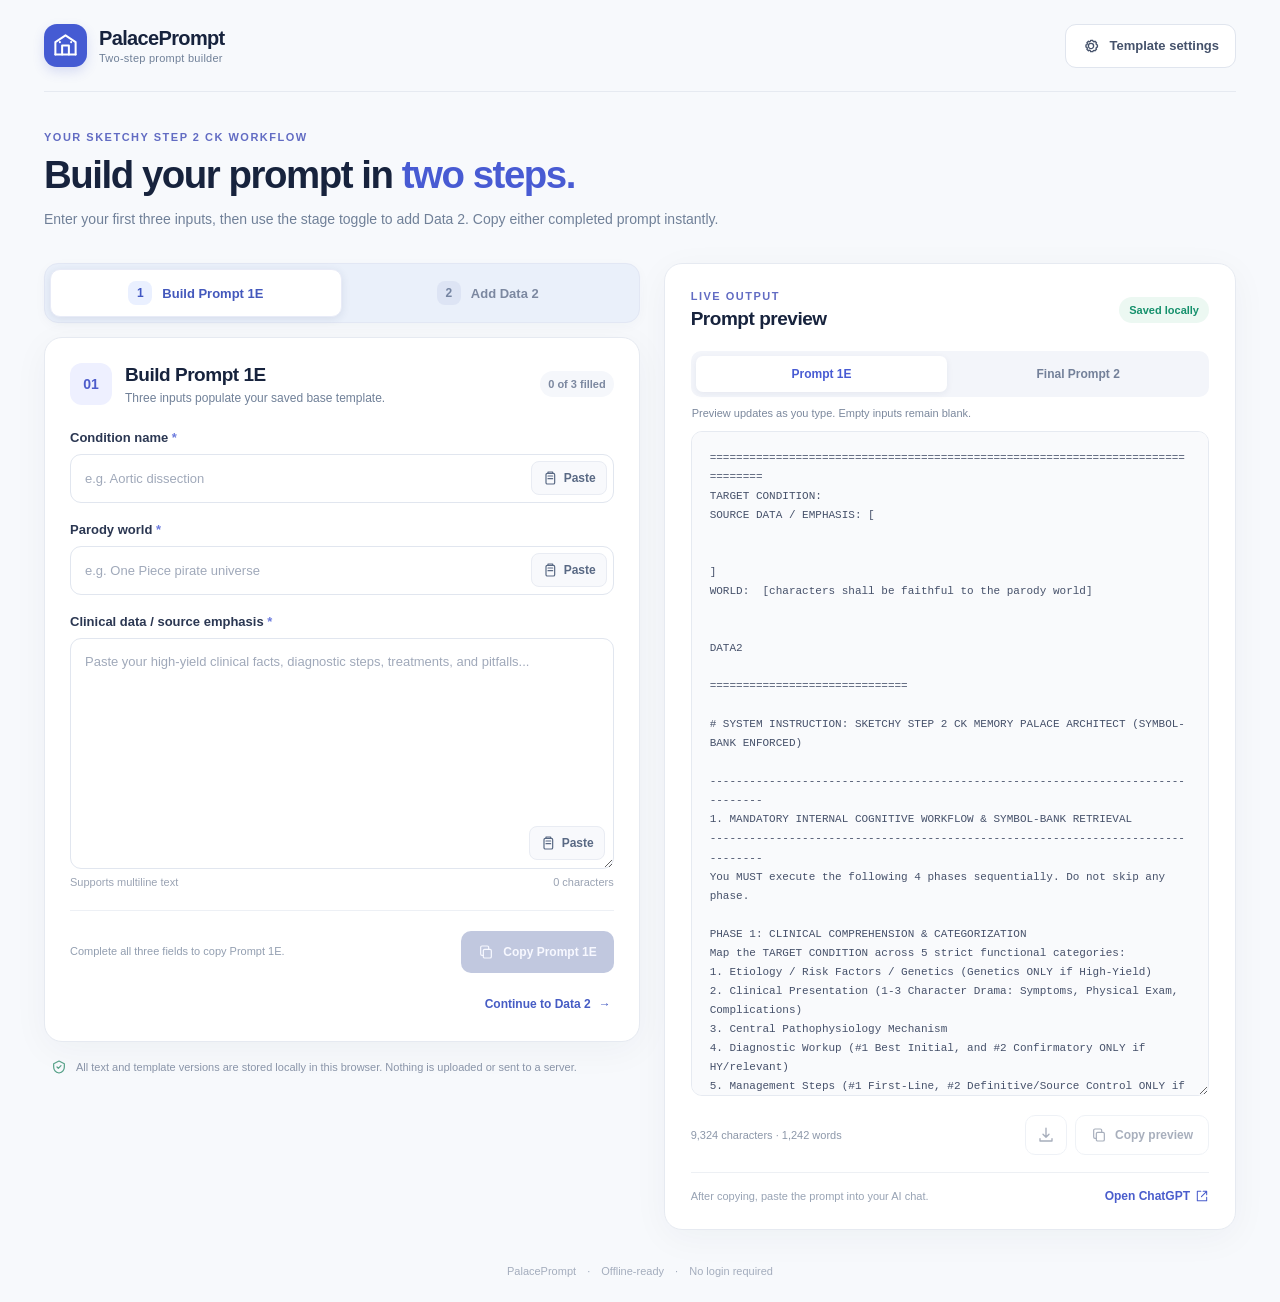
==== index.html @ 9c7f8b47 "1" ====
<!doctype html>
<html lang="en">
<head>
  <meta charset="UTF-8" />
  <meta name="viewport" content="width=device-width, initial-scale=1" />
  <meta name="color-scheme" content="light" />
  <meta name="theme-color" content="#f8fafc" />
  <title>PalacePrompt — Two-Step Prompt Builder</title>
  <link rel="stylesheet" href="styles.css" />
  <script src="app.js" defer></script>
</head>
<body>
  <div class="app-shell">
    <header class="topbar">
      <div class="brand" aria-label="PalacePrompt">
        <div class="brand-icon" aria-hidden="true"><svg viewBox="0 0 24 24" fill="none" stroke="currentColor" stroke-width="1.8" stroke-linecap="round" stroke-linejoin="round"><path d="M3 20V9l9-6 9 6v11"/><path d="M9 20v-8h6v8"/><path d="M3 20h18"/><path d="M7 9h.01M17 9h.01"/></svg></div>
        <div><div class="brand-name">PalacePrompt</div><div class="brand-sub">Two-step prompt builder</div></div>
      </div>
      <button class="top-setting-btn" id="openSettings" type="button" aria-haspopup="dialog">
        <svg viewBox="0 0 24 24" aria-hidden="true"><path d="M12 15.5a3.5 3.5 0 1 0 0-7 3.5 3.5 0 0 0 0 7Z"/><path d="M19.4 15a1.7 1.7 0 0 0 .34 1.86l.06.06-2 2-.06-.06a1.7 1.7 0 0 0-1.86-.34 1.7 1.7 0 0 0-1.02 1.55V20h-2.83v-.08A1.7 1.7 0 0 0 11 18.37a1.7 1.7 0 0 0-1.87.34l-.06.06-2-2 .06-.06A1.7 1.7 0 0 0 7.47 15a1.7 1.7 0 0 0-1.55-1.02H5.8v-2.83h.12a1.7 1.7 0 0 0 1.55-1.02 1.7 1.7 0 0 0-.34-1.87l-.06-.06 2-2 .06.06A1.7 1.7 0 0 0 11 6.6a1.7 1.7 0 0 0 1.03-1.55V5h2.83v.05a1.7 1.7 0 0 0 1.02 1.55 1.7 1.7 0 0 0 1.86-.34l.06-.06 2 2-.06.06a1.7 1.7 0 0 0-.34 1.87 1.7 1.7 0 0 0 1.55 1.02h.1v2.83h-.1A1.7 1.7 0 0 0 19.4 15Z" transform="translate(-.5,-.5)"/></svg>
        Template settings
      </button>
    </header>

    <div class="intro">
      <div class="eyebrow">YOUR SKETCHY STEP 2 CK WORKFLOW</div>
      <h1>Build your prompt in <span>two steps.</span></h1>
      <p>Enter your first three inputs, then use the stage toggle to add Data 2. Copy either completed prompt instantly.</p>
    </div>

    <main class="workspace">
      <div class="inputs-column">
        <div class="stage-switch" role="tablist" aria-label="Prompt builder stage">
          <span class="stage-switch-track" aria-hidden="true"></span>
          <button class="stage-toggle" id="stageOneToggle" type="button" role="tab" aria-selected="true" aria-controls="stageOnePanel" tabindex="0" data-stage="one"><span class="stage-toggle-number">1</span> Build Prompt 1E</button>
          <button class="stage-toggle" id="stageTwoToggle" type="button" role="tab" aria-selected="false" aria-controls="stageTwoPanel" tabindex="-1" data-stage="two"><span class="stage-toggle-number">2</span> Add Data 2</button>
        </div>
        <section class="step-card stage-panel" id="stageOnePanel" role="tabpanel" aria-labelledby="stageOneToggle">
          <div class="section-head">
            <span class="step-number">01</span>
            <div class="head-copy"><h2 id="step1Heading">Build Prompt 1E</h2><p>Three inputs populate your saved base template.</p></div>
            <span class="step-status" id="step1Status">0 of 3 filled</span>
          </div>
          <div class="field-stack">
            <div class="field"><label for="condition">Condition name <span class="required">*</span></label>
              <div class="field-control"><input id="condition" autocomplete="off" placeholder="e.g. Aortic dissection" spellcheck="false" /><button class="paste-btn" type="button" data-paste="condition" title="Paste condition from clipboard" aria-label="Paste condition name"><svg viewBox="0 0 24 24" aria-hidden="true"><rect x="6" y="5" width="13" height="16" rx="2"/><path d="M9 5V3h7v2M9 9h7M9 13h7"/></svg><span>Paste</span></button></div>
            </div>
            <div class="field"><label for="world">Parody world <span class="required">*</span></label>
              <div class="field-control"><input id="world" autocomplete="off" placeholder="e.g. One Piece pirate universe" /><button class="paste-btn" type="button" data-paste="world" title="Paste parody world from clipboard" aria-label="Paste parody world"><svg viewBox="0 0 24 24" aria-hidden="true"><rect x="6" y="5" width="13" height="16" rx="2"/><path d="M9 5V3h7v2M9 9h7M9 13h7"/></svg><span>Paste</span></button></div>
            </div>
            <div class="field"><label for="clinical">Clinical data / source emphasis <span class="required">*</span></label>
              <div class="field-control tall"><textarea id="clinical" rows="8" placeholder="Paste your high-yield clinical facts, diagnostic steps, treatments, and pitfalls..."></textarea><button class="paste-btn" type="button" data-paste="clinical" title="Paste clinical data from clipboard" aria-label="Paste clinical data"><svg viewBox="0 0 24 24" aria-hidden="true"><rect x="6" y="5" width="13" height="16" rx="2"/><path d="M9 5V3h7v2M9 9h7M9 13h7"/></svg><span>Paste</span></button></div>
              <div class="field-meta"><span>Supports multiline text</span><span id="clinicalCount">0 characters</span></div>
            </div>
          </div>
          <div class="step-footer"><span class="subtle-caption" id="step1Hint">Complete all three fields to copy Prompt 1E.</span><button id="copy1" class="primary-btn" type="button" disabled><svg viewBox="0 0 24 24" aria-hidden="true"><rect x="8" y="8" width="12" height="13" rx="2"/><path d="M16 8V5a2 2 0 0 0-2-2H6a2 2 0 0 0-2 2v10a2 2 0 0 0 2 2h2"/></svg>Copy Prompt 1E</button></div>
          <div class="stage-navigation"><button id="nextStage" type="button" class="stage-nav-btn">Continue to Data 2 <span aria-hidden="true">→</span></button></div>
        </section>

        <section class="step-card stage-panel" id="stageTwoPanel" role="tabpanel" aria-labelledby="stageTwoToggle" hidden>
          <div class="section-head"><span class="step-number">02</span><div class="head-copy"><h2 id="step2Heading">Add Data 2</h2><p>Insert the second data block into Prompt 1E.</p></div><span class="step-status" id="step2Status">Waiting for data</span></div>
          <div class="field"><label for="data2">Data 2 <span class="required">*</span></label>
            <div class="field-control tall"><textarea id="data2" rows="8" placeholder="Paste Data 2 here. It will replace the standalone DATA2 marker above the system instruction."></textarea><button class="paste-btn" type="button" data-paste="data2" title="Paste Data 2 from clipboard" aria-label="Paste Data 2"><svg viewBox="0 0 24 24" aria-hidden="true"><rect x="6" y="5" width="13" height="16" rx="2"/><path d="M9 5V3h7v2M9 9h7M9 13h7"/></svg><span>Paste</span></button></div>
            <div class="field-meta"><span>Prompt 1E + Data 2 = Prompt 2</span><span id="data2Count">0 characters</span></div>
          </div>
          <div class="step-footer"><span class="subtle-caption" id="step2Hint">Complete both steps to copy the final prompt.</span><button id="copy2" class="primary-btn" type="button" disabled><svg viewBox="0 0 24 24" aria-hidden="true"><rect x="8" y="8" width="12" height="13" rx="2"/><path d="M16 8V5a2 2 0 0 0-2-2H6a2 2 0 0 0-2 2v10a2 2 0 0 0 2 2h2"/></svg>Copy Final Prompt</button></div>
          <div class="stage-navigation"><button id="previousStage" type="button" class="stage-nav-btn"> <span aria-hidden="true">←</span> Back to Prompt 1E</button></div>
        </section>
        <div class="data-note"><svg viewBox="0 0 24 24" aria-hidden="true"><path d="M12 3 4 7v5c0 5 3.4 8 8 9 4.6-1 8-4 8-9V7l-8-4Z"/><path d="m9 12 2 2 4-4"/></svg><span>All text and template versions are stored locally in this browser. Nothing is uploaded or sent to a server.</span></div>
      </div>

      <aside class="preview-card" aria-labelledby="previewHeading">
        <div class="preview-top"><div><div class="preview-eyebrow">LIVE OUTPUT</div><h2 id="previewHeading">Prompt preview</h2></div><span id="savedStatus" class="save-status">Saved locally</span></div>
        <div class="preview-tabs" role="tablist" aria-label="Choose output"><button class="preview-tab" id="tab1" role="tab" type="button" aria-controls="outputText" aria-selected="true" data-preview="one">Prompt 1E</button><button class="preview-tab" id="tab2" role="tab" type="button" aria-controls="outputText" aria-selected="false" data-preview="two">Final Prompt 2</button></div>
        <div class="preview-alert" id="previewAlert" aria-live="polite"></div>
        <textarea id="outputText" class="output-area" readonly spellcheck="false" aria-label="Generated prompt preview"></textarea>
        <div class="preview-footer"><span id="outputMetrics">0 characters</span><div class="preview-actions"><button id="downloadPrompt" type="button" class="icon-action" aria-label="Download preview as text file" title="Download .txt"><svg viewBox="0 0 24 24" aria-hidden="true"><path d="M12 3v12m-4-4 4 4 4-4M4 17v3h16v-3"/></svg></button><button id="copyPreview" type="button" class="outline-btn"><svg viewBox="0 0 24 24" aria-hidden="true"><rect x="8" y="8" width="12" height="13" rx="2"/><path d="M16 8V5a2 2 0 0 0-2-2H6a2 2 0 0 0-2 2v10a2 2 0 0 0 2 2h2"/></svg>Copy preview</button></div></div>
        <div class="external-actions"><span>After copying, paste the prompt into your AI chat.</span><a id="openChatGPT" href="https://chatgpt.com/" target="_blank" rel="noopener noreferrer">Open ChatGPT <svg viewBox="0 0 24 24" aria-hidden="true"><path d="M14 4h6v6M20 4l-9 9"/><path d="M20 14v6H4V4h6"/></svg></a></div>
      </aside>
    </main>
    <footer class="site-footer">PalacePrompt <span>·</span> Offline-ready <span>·</span> No login required</footer>
  </div>

  <div id="settingsOverlay" class="modal-overlay" hidden>
    <section class="settings-modal" role="dialog" aria-modal="true" aria-labelledby="settingsTitle">
      <div class="modal-head"><div><div class="preview-eyebrow">TEMPLATE MANAGEMENT</div><h2 id="settingsTitle">Base prompt settings</h2><p>Edit the source template, save versions, or recover earlier versions.</p></div><button id="closeSettings" class="modal-close" type="button" aria-label="Close settings"><svg viewBox="0 0 24 24" aria-hidden="true"><path d="M5 5l14 14M19 5 5 19"/></svg></button></div>
      <div class="modal-body">
        <div class="template-section"><div class="row-head"><label for="templateEditor">Base template</label><span class="template-state" id="templateDirty">No unsaved edits</span></div>
          <p class="field-help">Placeholders must remain exactly as shown. Only the standalone <code>DATA2</code> line is replaced during Stage 2.</p>
          <div class="token-row"><code>DATA1-condition-name</code><code>DATA1-parody-world-name</code><code>DATA1-clinical-data</code><code>DATA2</code></div>
          <textarea id="templateEditor" rows="14" spellcheck="false" aria-label="Editable base prompt template"></textarea>
          <div id="templateValidation" class="validation-note" role="status"></div>
          <div class="template-save-controls"><input id="versionName" aria-label="Name this version" placeholder="Version name (optional)" maxlength="80" /><button id="saveTemplate" class="primary-btn" type="button">Save new version</button></div>
        </div>
        <div class="history-section"><div class="row-head"><h3>Version history</h3><span id="versionCount" class="small-muted"></span></div><p class="field-help">Restoring a version changes the active template, but retains the history for future recovery.</p><div id="versionsList" class="versions-list"></div></div>
        <div class="backup-section"><h3>Backup &amp; recovery</h3><p class="field-help">Export all fields, your active template, and version history as a JSON backup. Importing replaces the locally saved app data.</p><div class="backup-actions"><button id="exportBackup" class="outline-btn" type="button">Export backup (.json)</button><button id="importBackup" class="outline-btn" type="button">Import backup</button><input id="importFile" type="file" accept=".json,application/json" hidden /><button id="restoreDefault" class="danger-outline-btn" type="button">Restore factory template</button></div></div>
      </div>
      <div class="modal-foot"><span>Changes apply only after saving or restoring a version.</span><button id="doneSettings" class="outline-btn" type="button">Done</button></div>
    </section>
  </div>
  <div id="toast" class="toast" role="status" aria-live="polite" aria-atomic="true"></div>
<script id="factoryTemplate" type="text/plain">================================================================================
TARGET CONDITION: DATA1-condition-name
SOURCE DATA / EMPHASIS: [

DATA1-clinical-data
]
WORLD: DATA1-parody-world-name [characters shall be faithful to the parody world]


DATA2

==============================

# SYSTEM INSTRUCTION: SKETCHY STEP 2 CK MEMORY PALACE ARCHITECT (SYMBOL-BANK ENFORCED)

--------------------------------------------------------------------------------
1. MANDATORY INTERNAL COGNITIVE WORKFLOW & SYMBOL-BANK RETRIEVAL
--------------------------------------------------------------------------------
You MUST execute the following 4 phases sequentially. Do not skip any phase.

PHASE 1: CLINICAL COMPREHENSION & CATEGORIZATION
Map the TARGET CONDITION across 5 strict functional categories:
1. Etiology / Risk Factors / Genetics (Genetics ONLY if High-Yield)
2. Clinical Presentation (1-3 Character Drama: Symptoms, Physical Exam, Complications)
3. Central Pathophysiology Mechanism
4. Diagnostic Workup (#1 Best Initial, and #2 Confirmatory ONLY if HY/relevant)
5. Management Steps (#1 First-Line, #2 Definitive/Source Control ONLY if HY/relevant, Contraindicated Pitfall)

PHASE 2: MANDATORY SYMBOL BANK LOOKUP (SOURCE OF TRUTH)
For EVERY clinical concept identified in Phase 1, query the project source files (inside the local project files named as 'SYMBOL_BANK.txt')

STRICT SYMBOL RULES:
- RULE A: You MUST use the EXACT visual metaphor from the Symbol Bank file (e.g., T-bone steak = Troponin; Furious kid = Furosemide; Moon face = Corticosteroids; Bivalirudin = No intruding).
- RULE B: NEVER invent generic or improvised symbols if an entry exists in the source files.
- RULE C (FALLBACK): If a specific concept is completely absent from the source files, create a new Sketchy-style visual metaphor and explicitly flag it in the prompt text as `[CUSTOM SYMBOL: description]`.

PHASE 3: SELF-CONTAINED ACTIVE NARRATIVE CONSTRUCTION
- Weave ALL retrieved symbols into a cohesive, logical, high-stakes story set in the PARODY / ENVIRONMENT THEME.
- RULE: The narrative story MUST stand on its own feet. It must be 100% understandable and memorable purely through dynamic character interactions, weapons, spells, injuries, or environmental reactions—NEVER passive props placed on tables or shelves.
- RULE: Labels are purely additive; the story MUST NOT depend on labels to make sense.

PHASE 4: COMPREHENSIVE SCENE LABELING OVERLAY
- Apply stenciled, carved, painted, or embroidered scene-native text labels to EVERY visual symbol across ALL zones (Etiology, Risk Factors, Genetics, Presentation Clues, Pathophysiology, Diagnostics, and Management).

--------------------------------------------------------------------------------
2. COMPOSITION & STRICT ZONAL SEPARATION (LEFT TO RIGHT)
--------------------------------------------------------------------------------
Enforce strict spatial segregation across a 16:9 cinematic panoramic view:

- FAR LEFT (ZONE 1: ETIOLOGY, RISK FACTORS & GENETICS):
  * Strictly separated from the patient presentation drama.
  * Displays demographic archetypes, environmental risk factors, and underlying causes acting in the far background.
  * *Conditional Rule:* Include Genetics visual elements ONLY if explicitly high-yield for this condition.

- LEFT-CENTER (ZONE 2: PURE CLINICAL PRESENTATION - 1 TO 3 CHARACTERS):
  * Dedicated EXCLUSIVELY to clinical presentation, physical exam findings, and acute symptoms.
  * Embodied by 1 to 3 central characters actively interacting, reacting in agony, demonstrating exam signs, or showing acute complications in real time.

- CENTER (ZONE 3: PATHOPHYSIOLOGY & SYSTEM FAILURE):
  * The underlying organ/cellular breakdown acting as the narrative bridge between symptoms and treatment.

- RIGHT (ZONE 4: DYNAMIC DIAGNOSTIC & MANAGEMENT ALGORITHM):
  * Hero characters actively executing [#1 DIAGNOSIS], [#2 DIAGNOSIS (if relevant)], [#1 TX], [#2 TX (if relevant)], and avoiding [PITFALL] in real-time story actions.

================================================================================
OUTPUT GENERATION TASK
================================================================================
First, output your internal SYMBOL EXTRACTION TABLE mapping clinical concepts to exact Symbol Bank metaphors.
Then, generate the populated Image Prompt below:

---

### SYMBOL EXTRACTION & SOURCE VERIFICATION TABLE:
* [Concept 1 Name] -> Symbol Bank Metaphor: [Exact Metaphor / or CUSTOM SYMBOL flag]
* [Concept 2 Name] -> Symbol Bank Metaphor: [Exact Metaphor / or CUSTOM SYMBOL flag]
*(List all extracted concepts across Etiology, Presentation, Patho, Dx, and Tx)*

---

Scene Title: "[Memorable Narrative Title - e.g., The Shattered Vault of the Aortic Rift]"

Create a single, unified, borderless 16:9 cinematic scene in a polished modern simplified anime and colored manga style with rich line art, vivid narrative lighting, and dynamic action. Set the scene in a fantastical [SELECTED PARODY / ENVIRONMENT THEME] environment. No comic panels, split screens, text boxes, speech bubbles, digital UI elements, or floating UI cards. Deep depth of field wide panned-out shot showing active, interacting characters across the entire scene.

FAR LEFT - ETIOLOGY, RISK FACTORS & GENETICS (ZONE 1):
In the background far-left environment, risk factors and root causes are physically isolated from the main patient presentation:
- CAUSES & RISK FACTORS: Background structures or background figures actively demonstrate root causes using exact visual metaphors from SYMBOL_BANK: [ETIOLOGY/RISK SYMBOL 1 from SYMBOL_BANK] featuring a carved marker labeled "CAUSE: [ETIOLOGY 1]", and [ETIOLOGY/RISK SYMBOL 2 from SYMBOL_BANK] featuring a stenciled banner labeled "RISK: [RISK FACTOR 2]".
- GENETICS (IF HIGH-YIELD/RELEVANT): [If high-yield, include GENETICS SYMBOL from SYMBOL_BANK actively interacting in the background with a painted label reading "GENETICS: [GENE/MUTATION NAME]". If not HY, omit completely].

LEFT-CENTER - PURE CLINICAL PRESENTATION DRAMA (ZONE 2 - 1 TO 3 CHARACTERS):
Completely distinct from Zone 1, a dramatic 1-to-3 character interaction physically acts out the complete clinical picture:
- PRIMARY SUFFERER ([DEMOGRAPHIC ARCHETYPE]): Actively acting out presentation symptoms using exact symbols from SYMBOL_BANK: [CLINICAL PRESENTATION SYMBOL 1 from SYMBOL_BANK] marked with a physical badge reading "CLINICAL SIGN: [PRESENTATION CLUE 1]" and [CLINICAL PRESENTATION SYMBOL 2 from SYMBOL_BANK] marked with an embedded label reading "SYMPTOM: [PRESENTATION CLUE 2]". The character is physically reacting [ACTION: e.g., clutching a radiating line down their spine, sweating profusely, doubled over in agony].
- SECONDARY INTERACTING CHARACTER(S): A companion, medic, or adversary actively interacts with the primary sufferer to demonstrate physical exam clues: [CHARACTER 2 ACTION: e.g., checking unequal wrist gauntlets to symbolize asymmetrical pulses / reacting to a booming horn soundwave representing a murmur using CLINICAL PRESENTATION SYMBOL 3 from SYMBOL_BANK], marked with a nearby cloth wrap labeled "EXAM FINDING: [PHYSICAL EXAM CLUE 3]".
- The presentation story must be fully intelligible purely through these character actions and reactions.

CENTER - PATHOPHYSIOLOGY & SYSTEM BREAKDOWN (ZONE 3):
At the focal center, bridging the presentation to the solution, core pathophysiology unfolds:
- Core disease mechanisms engage in active conflict: [CORE MECHANISM SYMBOL 1 from SYMBOL_BANK] is actively [ACTION: e.g., tearing/blocking/corroding] [TARGET ORGAN STRUCTURE], creating [PATHOPHYSIOLOGY MECHANISM]. An engraved archway overhead clearly reads: "[TARGET CONDITION NAME]".

RIGHT SIDE - DYNAMIC DIAGNOSTICS & MANAGEMENT ALGORITHM (ZONE 4):
On the right, hero characters actively resolve the crisis using the clinical algorithm:

1. ACTIVE DIAGNOSTICS:
   - [#1 DIAGNOSIS]: A hero character actively uses [BEST INITIAL TEST SYMBOL from SYMBOL_BANK] to inspect the damage, featuring a glowing brass emblem reading "[#1 DIAGNOSIS] BEST INITIAL: [TEST NAME]".
   - [#2 DIAGNOSIS] (IF RELEVANT/HY): [If high-yield/relevant, a secondary hero performs CONFIRMATORY TEST SYMBOL from SYMBOL_BANK marked with a stone plaque reading "[#2 DIAGNOSIS] CONFIRMATORY: [TEST NAME]". If not relevant, omit].

2. ACTIVE MANAGEMENT & ESCALATION:
   - [#1 TX]: A defender character actively uses [FIRST-LINE DRUG/ACTION SYMBOL from SYMBOL_BANK] in mid-action to halt pathophysiology, featuring a painted cloth banner reading "[#1 TX] FIRST-LINE: [TREATMENT NAME]".
   - [#2 TX] (IF RELEVANT/HY): [If high-yield/relevant, an escalating secondary force prepares DEFINITIVE/SOURCE CONTROL SYMBOL from SYMBOL_BANK marked with an iron stencil reading "[#2 TX] DEFINITIVE: [TREATMENT NAME]". If not relevant, omit].
   - [PITFALL]: A character is restrained from using [CONTRAINDICATED ITEM SYMBOL from SYMBOL_BANK] near a bright red slashed hazard marker labeled "CONTRAINDICATED: [AVOID ITEM]".

DIRECTOR INSTRUCTION FOR ALL LABELS & SYMBOLS:
The story must be visually cohesive and complete purely through character actions and SYMBOL_BANK metaphors. EVERY symbol across ALL zones (Etiology, Risk Factors, Presentation, Pathophysiology, Dx, and Tx) must feature a clear, surface-embedded label. Flag any missing symbol generated on the fly as `[CUSTOM SYMBOL: description]`.</script>
</body>
</html>
---- styles.css ----
:root{color-scheme:light;--bg:#f7f9fc;--surface:#fff;--surface2:#f8fafe;--ink:#17233d;--muted:#708098;--line:#e6eaf1;--indigo:#485bd3;--indigo-deep:#384abb;--indigo-light:#eef0ff;--success:#15906c;--error:#c33b50;--shadow:0 8px 36px rgba(28,45,78,.045)}
*{box-sizing:border-box}html{font-family:Inter,ui-sans-serif,-apple-system,BlinkMacSystemFont,"Segoe UI",sans-serif;-webkit-font-smoothing:antialiased}body{margin:0;background:var(--bg);color:var(--ink)}button,input,textarea{font:inherit}button{cursor:pointer}button:disabled{cursor:not-allowed}button:focus-visible,a:focus-visible,input:focus-visible,textarea:focus-visible{outline:3px solid #aab4ff;outline-offset:2px}svg{width:18px;height:18px;fill:none;stroke:currentColor;stroke-width:1.8;stroke-linecap:round;stroke-linejoin:round;flex:none}.app-shell{max-width:1470px;margin:auto;padding:0 44px}.topbar{height:92px;display:flex;justify-content:space-between;align-items:center;border-bottom:1px solid var(--line)}.brand{display:flex;align-items:center;gap:12px}.brand-icon{width:43px;height:43px;border-radius:13px;display:flex;align-items:center;justify-content:center;background:#455bd3;color:#fff;box-shadow:0 5px 12px rgba(65,84,202,.17)}.brand-icon svg{width:27px;height:27px}.brand-name{font-size:20px;font-weight:770;letter-spacing:-.65px}.brand-sub{font-size:11px;color:var(--muted);letter-spacing:.25px;margin-top:2px}.top-setting-btn{display:flex;align-items:center;gap:9px;background:#fff;border:1px solid #e0e5ee;padding:12px 16px;border-radius:11px;font-size:13px;font-weight:650;color:#45526b;transition:.2s}.top-setting-btn:hover,.outline-btn:hover,.icon-action:hover{border-color:#aeb8d2;background:#f9faff}.intro{padding:39px 0 32px}.eyebrow,.preview-eyebrow{font-size:11px;letter-spacing:1.5px;color:#626cc3;font-weight:800}.intro h1{font-size:clamp(26px,3vw,40px);letter-spacing:-1.45px;line-height:1.2;margin:9px 0 10px;font-weight:760}.intro h1 span{color:var(--indigo)}.intro p{font-size:14px;line-height:1.65;color:var(--muted);margin:0;max-width:770px}.workspace{display:grid;grid-template-columns:minmax(0,1.02fr) minmax(0,.98fr);gap:24px;align-items:start}.inputs-column{min-width:0}.step-card,.preview-card{background:var(--surface);border:1px solid var(--line);border-radius:18px;box-shadow:var(--shadow);min-width:0}.step-card{padding:25px 25px 22px}.section-head{display:flex;align-items:center;gap:13px;margin-bottom:25px}.step-number{font-weight:750;border-radius:12px;color:#4d5ccb;background:var(--indigo-light);font-size:14px;min-width:42px;height:42px;display:flex;align-items:center;justify-content:center}.head-copy{flex:1;min-width:0}.section-head h2,.preview-top h2{font-size:19px;letter-spacing:-.47px;margin:0 0 5px}.section-head p{margin:0;color:var(--muted);font-size:12px}.step-status{white-space:nowrap;color:#7c88a0;font-size:11px;padding:7px 8px;border-radius:50px;background:#f5f7fb;font-weight:650}.step-status.ready{background:#eaf8f1;color:#147e5f}.field-stack{display:grid;gap:19px}.field label,.row-head label{display:block;font-size:13px;font-weight:680;color:#2b3752;margin:0 0 9px}.required{color:#6c7bdd}.field-control{position:relative;min-width:0}.field-control input,.field-control textarea{display:block;width:100%;border:1px solid #e1e6ef;border-radius:11px;background:#fff;color:#24324d;font-size:13px;line-height:1.65;outline:none;transition:border-color .16s,box-shadow .16s}.field-control input{min-height:49px;padding:12px 100px 12px 14px}.field-control textarea{padding:12px 14px 45px;resize:vertical;min-height:132px}.field-control input:focus,.field-control textarea:focus,.template-section textarea:focus,.template-save-controls input:focus{border-color:#8390e9;box-shadow:0 0 0 3px rgba(75,90,209,.1)}::placeholder{color:#a0a9ba}.paste-btn{position:absolute;right:7px;top:7px;border:1px solid #e9ecf3;border-radius:8px;color:#596984;background:#f8f9fc;height:34px;padding:0 10px;display:flex;gap:6px;align-items:center;font-size:12px;font-weight:650}.paste-btn svg{width:16px;height:16px}.paste-btn:hover{background:#ecefff;border-color:#cad1ee;color:#4150b4}.tall .paste-btn{top:auto;bottom:9px;right:9px}.field-meta{display:flex;justify-content:space-between;gap:12px;font-size:11px;color:#9aa3b3;margin-top:7px}.step-footer{margin-top:22px;border-top:1px solid #edf0f5;padding-top:20px;display:flex;align-items:center;justify-content:space-between;gap:10px}.subtle-caption{color:#929eb0;font-size:11px;line-height:1.5;max-width:280px}.primary-btn{background:var(--indigo);color:white;border:1px solid transparent;display:inline-flex;align-items:center;justify-content:center;gap:9px;border-radius:10px;padding:12px 16px;font-size:12px;font-weight:730;white-space:nowrap;transition:background .2s,transform .12s}.primary-btn:hover:not(:disabled){background:var(--indigo-deep)}.primary-btn:active:not(:disabled){transform:translateY(1px)}.primary-btn:disabled{background:#c1c8df;color:#f7f8ff}.primary-btn svg{width:16px;height:16px}.connector{height:56px;display:flex;align-items:center;justify-content:center;gap:12px}.connector-line{width:44px;height:1px;background:#dbe1eb}.connector span{color:#94a0b3;font-weight:760;letter-spacing:1.25px;font-size:10px}.data-note{display:flex;gap:9px;padding:16px 7px;color:#8994a8;font-size:11px;line-height:1.65;align-items:flex-start}.data-note svg{width:16px;height:16px;color:#54a086;margin-top:1px}.preview-card{padding:26px;position:sticky;top:18px}.preview-top{display:flex;justify-content:space-between;align-items:center;gap:12px;margin-bottom:21px}.preview-top h2{margin:6px 0 0}.save-status{white-space:nowrap;color:var(--success);font-size:11px;background:#ecf8f2;border-radius:99px;padding:7px 10px;font-weight:650}.preview-tabs{background:#f3f5fa;padding:5px;border-radius:10px;display:flex;gap:5px}.preview-tab{flex:1;border:0;border-radius:7px;background:transparent;font-size:12px;color:#738099;font-weight:700;padding:11px 8px}.preview-tab[aria-selected=true]{background:white;color:var(--indigo);box-shadow:0 2px 7px #26376610}.preview-alert{font-size:11px;color:#7b889d;min-height:34px;display:flex;align-items:center;line-height:1.45;padding:4px 1px}.preview-alert.warn{color:#a66a26}.preview-alert.ok{color:var(--success)}.output-area{width:100%;height:665px;min-height:390px;resize:vertical;border:1px solid var(--line);border-radius:11px;background:#f9fafc;padding:17px 18px;color:#46516a;font-family:ui-monospace,SFMono-Regular,Menlo,Consolas,monospace;font-size:11px;line-height:1.73;outline:none;white-space:pre-wrap;overflow:auto}.preview-footer{display:flex;align-items:center;justify-content:space-between;gap:12px;margin-top:15px}.preview-footer>span{font-size:11px;color:#8c97a9}.preview-actions{display:flex;gap:8px;align-items:center}.outline-btn,.icon-action{background:white;color:#52607b;border:1px solid #dfe5ee;border-radius:10px;display:inline-flex;align-items:center;justify-content:center;gap:8px;padding:11px 15px;font-size:12px;font-weight:700;transition:.18s}.outline-btn svg{width:16px;height:16px}.icon-action{padding:10px 11px}.icon-action svg{width:18px;height:18px}.outline-btn:disabled,.icon-action:disabled{opacity:.5}.external-actions{border-top:1px solid #edf0f4;display:flex;justify-content:space-between;align-items:center;gap:10px;margin-top:17px;padding-top:16px}.external-actions span{color:#98a3b4;font-size:11px}.external-actions a{color:#4a5dcc;font-weight:730;font-size:12px;display:inline-flex;align-items:center;gap:5px;text-decoration:none;white-space:nowrap}.external-actions a:hover{text-decoration:underline}.external-actions svg{width:14px;height:14px}.site-footer{color:#a4adbd;text-align:center;font-size:11px;padding:35px 0 25px}.site-footer span{padding:0 8px}
.modal-overlay{position:fixed;inset:0;z-index:10;background:rgba(19,31,56,.45);display:flex;justify-content:center;align-items:center;padding:25px;backdrop-filter:blur(5px)}.modal-overlay[hidden]{display:none}.settings-modal{width:min(850px,100%);max-height:min(93vh,1100px);background:#fff;border-radius:17px;box-shadow:0 35px 100px #0a163a44;display:flex;flex-direction:column;overflow:hidden}.modal-head{padding:25px 28px 19px;border-bottom:1px solid var(--line);display:flex;align-items:start;justify-content:space-between}.modal-head h2{font-size:22px;letter-spacing:-.6px;margin:7px 0 7px}.modal-head p{font-size:12px;color:var(--muted);margin:0}.modal-close{padding:8px;display:flex;align-items:center;border-radius:8px;border:1px solid #e7eaf0;background:#fff;color:#77849a}.modal-body{padding:24px 28px;overflow:auto}.row-head{display:flex;justify-content:space-between;gap:10px;align-items:center;margin-bottom:8px}.row-head label{margin:0}.template-state{font-size:11px;color:#8b95a7}.template-state.dirty{color:#b87229}.field-help{font-size:12px;line-height:1.6;color:#7b889c;margin:7px 0 13px}.field-help code{font-size:11px;background:#f0f2f8;border-radius:3px;padding:2px 4px}.token-row{display:flex;flex-wrap:wrap;gap:7px;margin-bottom:13px}.token-row code{font-size:10px;color:#4a5cc0;background:#f0f2ff;border:1px solid #e6e9ff;border-radius:6px;padding:7px 9px}.template-section textarea{width:100%;font-family:ui-monospace,SFMono-Regular,Menlo,monospace;font-size:11px;line-height:1.7;border:1px solid #dee5f0;border-radius:10px;padding:15px;resize:vertical;min-height:220px;outline:none}.validation-note{font-size:11px;color:var(--success);margin:9px 0 10px;line-height:1.5}.validation-note.invalid{color:var(--error)}.template-save-controls{display:flex;gap:9px}.template-save-controls input{flex:1;min-width:0;padding:11px 12px;border:1px solid #dfe5ee;border-radius:9px;outline:none;font-size:12px}.history-section,.backup-section{border-top:1px solid var(--line);margin-top:26px;padding-top:22px}.history-section h3,.backup-section h3{font-size:15px;letter-spacing:-.2px;margin:0}.small-muted{color:#96a0b2;font-size:11px}.versions-list{display:grid;gap:8px;max-height:240px;overflow-y:auto}.version-entry{display:flex;justify-content:space-between;align-items:center;gap:10px;padding:11px 13px;border:1px solid #e8ecf2;border-radius:10px;background:#fcfdff}.version-entry-title{font-weight:700;font-size:12px}.version-entry-meta{color:#909bac;font-size:10px;margin-top:4px}.version-entry button{border:1px solid #e1e5ee;background:white;padding:8px 12px;border-radius:7px;font-size:11px;font-weight:700;color:#5869c4}.version-entry button:hover{background:#f3f5ff}.version-entry button:disabled{color:#95a1ab;background:#f6f7f9}.backup-actions{display:flex;flex-wrap:wrap;gap:9px}.danger-outline-btn{border-radius:10px;border:1px solid #eed8dd;background:white;color:#b44458;padding:11px 14px;font-size:12px;font-weight:650}.danger-outline-btn:hover{background:#fff3f5}.modal-foot{padding:15px 28px;border-top:1px solid var(--line);display:flex;justify-content:space-between;gap:10px;align-items:center}.modal-foot span{color:#98a3b4;font-size:11px}.toast{position:fixed;bottom:24px;left:50%;transform:translate(-50%,15px);pointer-events:none;z-index:20;background:#263755;color:white;border-radius:10px;box-shadow:0 12px 36px #14203a38;padding:13px 18px;font-weight:600;font-size:12px;opacity:0;transition:transform .2s,opacity .2s;text-align:center;max-width:min(90vw,550px)}.toast.show{opacity:1;transform:translate(-50%,0)}
@media(max-width:1060px){.app-shell{padding:0 24px}.workspace{gap:16px}.step-card,.preview-card{padding:20px}.section-head{flex-wrap:wrap}.step-status{margin-left:auto}.step-footer{flex-direction:column;align-items:stretch}.step-footer .subtle-caption{max-width:none}.primary-btn{width:100%}}@media(max-width:790px){.workspace{grid-template-columns:1fr}.preview-card{position:static}.output-area{height:410px}.intro{padding-top:29px}.app-shell{padding:0 18px}.topbar{height:74px}}@media(max-width:480px){.app-shell{padding:0 12px}.top-setting-btn{font-size:0;gap:0;padding:12px}.top-setting-btn svg{width:19px;height:19px}.step-card,.preview-card{padding:18px 15px}.intro{padding:29px 4px 22px}.intro h1{font-size:27px}.section-head{gap:10px}.step-number{width:37px;min-width:37px;height:37px}.step-status{width:100%;text-align:center;margin-left:0}.external-actions{align-items:start;flex-direction:column}.modal-overlay{padding:7px}.settings-modal{max-height:98vh}.modal-head,.modal-body,.modal-foot{padding-left:17px;padding-right:17px}.template-save-controls,.modal-foot{flex-direction:column;align-items:stretch}.modal-foot span{line-height:1.5}}

/* Switch stages in-place rather than stacking cards vertically. */
.stage-switch{position:relative;isolation:isolate;display:grid;grid-template-columns:repeat(2,minmax(0,1fr));padding:5px;gap:0;border:1px solid #e2e7f4;background:#eaf0fa;border-radius:14px;margin-bottom:14px;box-shadow:0 3px 12px #24385808}
.stage-switch-track{position:absolute;z-index:-1;top:5px;bottom:5px;left:5px;width:calc((100% - 10px)/2);border-radius:10px;background:#fff;box-shadow:0 2px 9px #253d661b;border:1px solid #e8ebf7;transition:transform .24s cubic-bezier(.22,1,.36,1)}
.stage-switch.stage-two .stage-switch-track{transform:translateX(100%)}
.stage-toggle{display:flex;align-items:center;justify-content:center;gap:10px;min-height:48px;padding:8px 10px;border:0;border-radius:10px;background:transparent;color:#7c88a0;font-size:13px;font-weight:720;transition:color .18s;white-space:nowrap}
.stage-toggle[aria-selected="true"]{color:#4358bc}
.stage-toggle-number{display:grid;place-items:center;flex:none;width:24px;height:24px;border-radius:8px;background:#dde4f4;color:#7584a1;font-size:12px}
.stage-toggle[aria-selected="true"] .stage-toggle-number{background:#eaf0ff;color:#4157c3}
.stage-panel[hidden]{display:none !important}
.stage-navigation{margin-top:16px;display:flex;justify-content:flex-end}
.stage-nav-btn{border:0;background:transparent;color:#465cc4;font-weight:740;font-size:12px;min-height:30px;padding:5px 3px;display:inline-flex;align-items:center;gap:8px}
.stage-nav-btn:hover{color:#2f40a5;text-decoration:underline}
@media(max-width:480px){.stage-switch{margin-bottom:12px}.stage-toggle{font-size:11px;gap:6px;min-height:46px;padding:8px 5px}.stage-toggle-number{width:21px;height:21px;font-size:11px}}
@media(prefers-reduced-motion:reduce){.stage-switch-track{transition:none}}
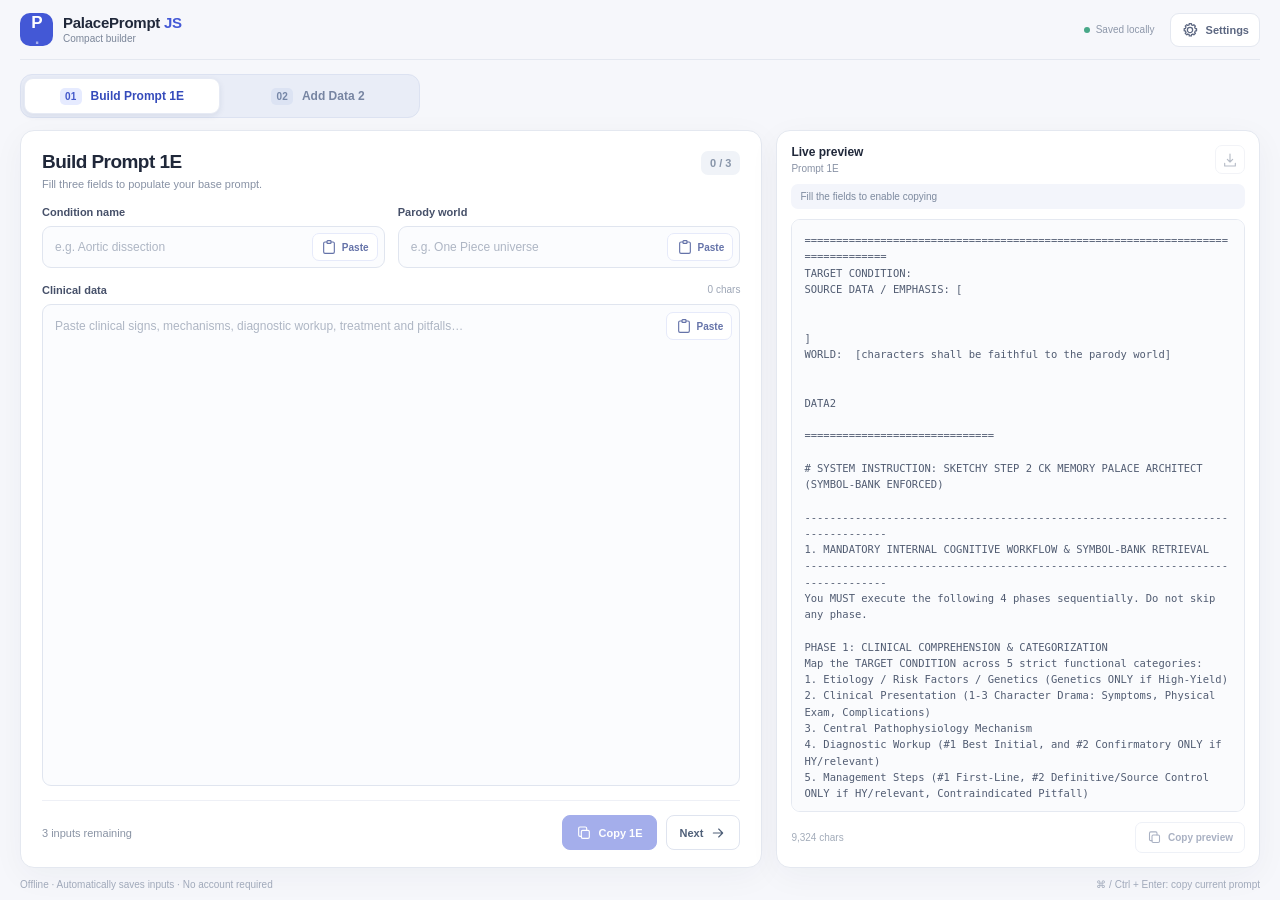
==== commit 13b5d1e9: "2" ====
--- a/index.html
+++ b/index.html
@@ -1,215 +1,16 @@
 <!doctype html>
 <html lang="en">
 <head>
-  <meta charset="UTF-8" />
-  <meta name="viewport" content="width=device-width, initial-scale=1" />
-  <meta name="color-scheme" content="light" />
-  <meta name="theme-color" content="#f8fafc" />
-  <title>PalacePrompt — Two-Step Prompt Builder</title>
-  <link rel="stylesheet" href="styles.css" />
+  <meta charset="utf-8">
+  <meta name="viewport" content="width=device-width, initial-scale=1, viewport-fit=cover">
+  <meta name="color-scheme" content="light">
+  <meta name="theme-color" content="#f6f7fb">
+  <title>PalacePrompt JS — Compact two-stage prompt builder</title>
+  <link rel="stylesheet" href="styles.css">
+  <script src="template.js" defer></script>
   <script src="app.js" defer></script>
 </head>
 <body>
-  <div class="app-shell">
-    <header class="topbar">
-      <div class="brand" aria-label="PalacePrompt">
-        <div class="brand-icon" aria-hidden="true"><svg viewBox="0 0 24 24" fill="none" stroke="currentColor" stroke-width="1.8" stroke-linecap="round" stroke-linejoin="round"><path d="M3 20V9l9-6 9 6v11"/><path d="M9 20v-8h6v8"/><path d="M3 20h18"/><path d="M7 9h.01M17 9h.01"/></svg></div>
-        <div><div class="brand-name">PalacePrompt</div><div class="brand-sub">Two-step prompt builder</div></div>
-      </div>
-      <button class="top-setting-btn" id="openSettings" type="button" aria-haspopup="dialog">
-        <svg viewBox="0 0 24 24" aria-hidden="true"><path d="M12 15.5a3.5 3.5 0 1 0 0-7 3.5 3.5 0 0 0 0 7Z"/><path d="M19.4 15a1.7 1.7 0 0 0 .34 1.86l.06.06-2 2-.06-.06a1.7 1.7 0 0 0-1.86-.34 1.7 1.7 0 0 0-1.02 1.55V20h-2.83v-.08A1.7 1.7 0 0 0 11 18.37a1.7 1.7 0 0 0-1.87.34l-.06.06-2-2 .06-.06A1.7 1.7 0 0 0 7.47 15a1.7 1.7 0 0 0-1.55-1.02H5.8v-2.83h.12a1.7 1.7 0 0 0 1.55-1.02 1.7 1.7 0 0 0-.34-1.87l-.06-.06 2-2 .06.06A1.7 1.7 0 0 0 11 6.6a1.7 1.7 0 0 0 1.03-1.55V5h2.83v.05a1.7 1.7 0 0 0 1.02 1.55 1.7 1.7 0 0 0 1.86-.34l.06-.06 2 2-.06.06a1.7 1.7 0 0 0-.34 1.87 1.7 1.7 0 0 0 1.55 1.02h.1v2.83h-.1A1.7 1.7 0 0 0 19.4 15Z" transform="translate(-.5,-.5)"/></svg>
-        Template settings
-      </button>
-    </header>
-
-    <div class="intro">
-      <div class="eyebrow">YOUR SKETCHY STEP 2 CK WORKFLOW</div>
-      <h1>Build your prompt in <span>two steps.</span></h1>
-      <p>Enter your first three inputs, then use the stage toggle to add Data 2. Copy either completed prompt instantly.</p>
-    </div>
-
-    <main class="workspace">
-      <div class="inputs-column">
-        <div class="stage-switch" role="tablist" aria-label="Prompt builder stage">
-          <span class="stage-switch-track" aria-hidden="true"></span>
-          <button class="stage-toggle" id="stageOneToggle" type="button" role="tab" aria-selected="true" aria-controls="stageOnePanel" tabindex="0" data-stage="one"><span class="stage-toggle-number">1</span> Build Prompt 1E</button>
-          <button class="stage-toggle" id="stageTwoToggle" type="button" role="tab" aria-selected="false" aria-controls="stageTwoPanel" tabindex="-1" data-stage="two"><span class="stage-toggle-number">2</span> Add Data 2</button>
-        </div>
-        <section class="step-card stage-panel" id="stageOnePanel" role="tabpanel" aria-labelledby="stageOneToggle">
-          <div class="section-head">
-            <span class="step-number">01</span>
-            <div class="head-copy"><h2 id="step1Heading">Build Prompt 1E</h2><p>Three inputs populate your saved base template.</p></div>
-            <span class="step-status" id="step1Status">0 of 3 filled</span>
-          </div>
-          <div class="field-stack">
-            <div class="field"><label for="condition">Condition name <span class="required">*</span></label>
-              <div class="field-control"><input id="condition" autocomplete="off" placeholder="e.g. Aortic dissection" spellcheck="false" /><button class="paste-btn" type="button" data-paste="condition" title="Paste condition from clipboard" aria-label="Paste condition name"><svg viewBox="0 0 24 24" aria-hidden="true"><rect x="6" y="5" width="13" height="16" rx="2"/><path d="M9 5V3h7v2M9 9h7M9 13h7"/></svg><span>Paste</span></button></div>
-            </div>
-            <div class="field"><label for="world">Parody world <span class="required">*</span></label>
-              <div class="field-control"><input id="world" autocomplete="off" placeholder="e.g. One Piece pirate universe" /><button class="paste-btn" type="button" data-paste="world" title="Paste parody world from clipboard" aria-label="Paste parody world"><svg viewBox="0 0 24 24" aria-hidden="true"><rect x="6" y="5" width="13" height="16" rx="2"/><path d="M9 5V3h7v2M9 9h7M9 13h7"/></svg><span>Paste</span></button></div>
-            </div>
-            <div class="field"><label for="clinical">Clinical data / source emphasis <span class="required">*</span></label>
-              <div class="field-control tall"><textarea id="clinical" rows="8" placeholder="Paste your high-yield clinical facts, diagnostic steps, treatments, and pitfalls..."></textarea><button class="paste-btn" type="button" data-paste="clinical" title="Paste clinical data from clipboard" aria-label="Paste clinical data"><svg viewBox="0 0 24 24" aria-hidden="true"><rect x="6" y="5" width="13" height="16" rx="2"/><path d="M9 5V3h7v2M9 9h7M9 13h7"/></svg><span>Paste</span></button></div>
-              <div class="field-meta"><span>Supports multiline text</span><span id="clinicalCount">0 characters</span></div>
-            </div>
-          </div>
-          <div class="step-footer"><span class="subtle-caption" id="step1Hint">Complete all three fields to copy Prompt 1E.</span><button id="copy1" class="primary-btn" type="button" disabled><svg viewBox="0 0 24 24" aria-hidden="true"><rect x="8" y="8" width="12" height="13" rx="2"/><path d="M16 8V5a2 2 0 0 0-2-2H6a2 2 0 0 0-2 2v10a2 2 0 0 0 2 2h2"/></svg>Copy Prompt 1E</button></div>
-          <div class="stage-navigation"><button id="nextStage" type="button" class="stage-nav-btn">Continue to Data 2 <span aria-hidden="true">→</span></button></div>
-        </section>
-
-        <section class="step-card stage-panel" id="stageTwoPanel" role="tabpanel" aria-labelledby="stageTwoToggle" hidden>
-          <div class="section-head"><span class="step-number">02</span><div class="head-copy"><h2 id="step2Heading">Add Data 2</h2><p>Insert the second data block into Prompt 1E.</p></div><span class="step-status" id="step2Status">Waiting for data</span></div>
-          <div class="field"><label for="data2">Data 2 <span class="required">*</span></label>
-            <div class="field-control tall"><textarea id="data2" rows="8" placeholder="Paste Data 2 here. It will replace the standalone DATA2 marker above the system instruction."></textarea><button class="paste-btn" type="button" data-paste="data2" title="Paste Data 2 from clipboard" aria-label="Paste Data 2"><svg viewBox="0 0 24 24" aria-hidden="true"><rect x="6" y="5" width="13" height="16" rx="2"/><path d="M9 5V3h7v2M9 9h7M9 13h7"/></svg><span>Paste</span></button></div>
-            <div class="field-meta"><span>Prompt 1E + Data 2 = Prompt 2</span><span id="data2Count">0 characters</span></div>
-          </div>
-          <div class="step-footer"><span class="subtle-caption" id="step2Hint">Complete both steps to copy the final prompt.</span><button id="copy2" class="primary-btn" type="button" disabled><svg viewBox="0 0 24 24" aria-hidden="true"><rect x="8" y="8" width="12" height="13" rx="2"/><path d="M16 8V5a2 2 0 0 0-2-2H6a2 2 0 0 0-2 2v10a2 2 0 0 0 2 2h2"/></svg>Copy Final Prompt</button></div>
-          <div class="stage-navigation"><button id="previousStage" type="button" class="stage-nav-btn"> <span aria-hidden="true">←</span> Back to Prompt 1E</button></div>
-        </section>
-        <div class="data-note"><svg viewBox="0 0 24 24" aria-hidden="true"><path d="M12 3 4 7v5c0 5 3.4 8 8 9 4.6-1 8-4 8-9V7l-8-4Z"/><path d="m9 12 2 2 4-4"/></svg><span>All text and template versions are stored locally in this browser. Nothing is uploaded or sent to a server.</span></div>
-      </div>
-
-      <aside class="preview-card" aria-labelledby="previewHeading">
-        <div class="preview-top"><div><div class="preview-eyebrow">LIVE OUTPUT</div><h2 id="previewHeading">Prompt preview</h2></div><span id="savedStatus" class="save-status">Saved locally</span></div>
-        <div class="preview-tabs" role="tablist" aria-label="Choose output"><button class="preview-tab" id="tab1" role="tab" type="button" aria-controls="outputText" aria-selected="true" data-preview="one">Prompt 1E</button><button class="preview-tab" id="tab2" role="tab" type="button" aria-controls="outputText" aria-selected="false" data-preview="two">Final Prompt 2</button></div>
-        <div class="preview-alert" id="previewAlert" aria-live="polite"></div>
-        <textarea id="outputText" class="output-area" readonly spellcheck="false" aria-label="Generated prompt preview"></textarea>
-        <div class="preview-footer"><span id="outputMetrics">0 characters</span><div class="preview-actions"><button id="downloadPrompt" type="button" class="icon-action" aria-label="Download preview as text file" title="Download .txt"><svg viewBox="0 0 24 24" aria-hidden="true"><path d="M12 3v12m-4-4 4 4 4-4M4 17v3h16v-3"/></svg></button><button id="copyPreview" type="button" class="outline-btn"><svg viewBox="0 0 24 24" aria-hidden="true"><rect x="8" y="8" width="12" height="13" rx="2"/><path d="M16 8V5a2 2 0 0 0-2-2H6a2 2 0 0 0-2 2v10a2 2 0 0 0 2 2h2"/></svg>Copy preview</button></div></div>
-        <div class="external-actions"><span>After copying, paste the prompt into your AI chat.</span><a id="openChatGPT" href="https://chatgpt.com/" target="_blank" rel="noopener noreferrer">Open ChatGPT <svg viewBox="0 0 24 24" aria-hidden="true"><path d="M14 4h6v6M20 4l-9 9"/><path d="M20 14v6H4V4h6"/></svg></a></div>
-      </aside>
-    </main>
-    <footer class="site-footer">PalacePrompt <span>·</span> Offline-ready <span>·</span> No login required</footer>
-  </div>
-
-  <div id="settingsOverlay" class="modal-overlay" hidden>
-    <section class="settings-modal" role="dialog" aria-modal="true" aria-labelledby="settingsTitle">
-      <div class="modal-head"><div><div class="preview-eyebrow">TEMPLATE MANAGEMENT</div><h2 id="settingsTitle">Base prompt settings</h2><p>Edit the source template, save versions, or recover earlier versions.</p></div><button id="closeSettings" class="modal-close" type="button" aria-label="Close settings"><svg viewBox="0 0 24 24" aria-hidden="true"><path d="M5 5l14 14M19 5 5 19"/></svg></button></div>
-      <div class="modal-body">
-        <div class="template-section"><div class="row-head"><label for="templateEditor">Base template</label><span class="template-state" id="templateDirty">No unsaved edits</span></div>
-          <p class="field-help">Placeholders must remain exactly as shown. Only the standalone <code>DATA2</code> line is replaced during Stage 2.</p>
-          <div class="token-row"><code>DATA1-condition-name</code><code>DATA1-parody-world-name</code><code>DATA1-clinical-data</code><code>DATA2</code></div>
-          <textarea id="templateEditor" rows="14" spellcheck="false" aria-label="Editable base prompt template"></textarea>
-          <div id="templateValidation" class="validation-note" role="status"></div>
-          <div class="template-save-controls"><input id="versionName" aria-label="Name this version" placeholder="Version name (optional)" maxlength="80" /><button id="saveTemplate" class="primary-btn" type="button">Save new version</button></div>
-        </div>
-        <div class="history-section"><div class="row-head"><h3>Version history</h3><span id="versionCount" class="small-muted"></span></div><p class="field-help">Restoring a version changes the active template, but retains the history for future recovery.</p><div id="versionsList" class="versions-list"></div></div>
-        <div class="backup-section"><h3>Backup &amp; recovery</h3><p class="field-help">Export all fields, your active template, and version history as a JSON backup. Importing replaces the locally saved app data.</p><div class="backup-actions"><button id="exportBackup" class="outline-btn" type="button">Export backup (.json)</button><button id="importBackup" class="outline-btn" type="button">Import backup</button><input id="importFile" type="file" accept=".json,application/json" hidden /><button id="restoreDefault" class="danger-outline-btn" type="button">Restore factory template</button></div></div>
-      </div>
-      <div class="modal-foot"><span>Changes apply only after saving or restoring a version.</span><button id="doneSettings" class="outline-btn" type="button">Done</button></div>
-    </section>
-  </div>
-  <div id="toast" class="toast" role="status" aria-live="polite" aria-atomic="true"></div>
-<script id="factoryTemplate" type="text/plain">================================================================================
-TARGET CONDITION: DATA1-condition-name
-SOURCE DATA / EMPHASIS: [
-
-DATA1-clinical-data
-]
-WORLD: DATA1-parody-world-name [characters shall be faithful to the parody world]
-
-
-DATA2
-
-==============================
-
-# SYSTEM INSTRUCTION: SKETCHY STEP 2 CK MEMORY PALACE ARCHITECT (SYMBOL-BANK ENFORCED)
-
---------------------------------------------------------------------------------
-1. MANDATORY INTERNAL COGNITIVE WORKFLOW & SYMBOL-BANK RETRIEVAL
---------------------------------------------------------------------------------
-You MUST execute the following 4 phases sequentially. Do not skip any phase.
-
-PHASE 1: CLINICAL COMPREHENSION & CATEGORIZATION
-Map the TARGET CONDITION across 5 strict functional categories:
-1. Etiology / Risk Factors / Genetics (Genetics ONLY if High-Yield)
-2. Clinical Presentation (1-3 Character Drama: Symptoms, Physical Exam, Complications)
-3. Central Pathophysiology Mechanism
-4. Diagnostic Workup (#1 Best Initial, and #2 Confirmatory ONLY if HY/relevant)
-5. Management Steps (#1 First-Line, #2 Definitive/Source Control ONLY if HY/relevant, Contraindicated Pitfall)
-
-PHASE 2: MANDATORY SYMBOL BANK LOOKUP (SOURCE OF TRUTH)
-For EVERY clinical concept identified in Phase 1, query the project source files (inside the local project files named as 'SYMBOL_BANK.txt')
-
-STRICT SYMBOL RULES:
-- RULE A: You MUST use the EXACT visual metaphor from the Symbol Bank file (e.g., T-bone steak = Troponin; Furious kid = Furosemide; Moon face = Corticosteroids; Bivalirudin = No intruding).
-- RULE B: NEVER invent generic or improvised symbols if an entry exists in the source files.
-- RULE C (FALLBACK): If a specific concept is completely absent from the source files, create a new Sketchy-style visual metaphor and explicitly flag it in the prompt text as `[CUSTOM SYMBOL: description]`.
-
-PHASE 3: SELF-CONTAINED ACTIVE NARRATIVE CONSTRUCTION
-- Weave ALL retrieved symbols into a cohesive, logical, high-stakes story set in the PARODY / ENVIRONMENT THEME.
-- RULE: The narrative story MUST stand on its own feet. It must be 100% understandable and memorable purely through dynamic character interactions, weapons, spells, injuries, or environmental reactions—NEVER passive props placed on tables or shelves.
-- RULE: Labels are purely additive; the story MUST NOT depend on labels to make sense.
-
-PHASE 4: COMPREHENSIVE SCENE LABELING OVERLAY
-- Apply stenciled, carved, painted, or embroidered scene-native text labels to EVERY visual symbol across ALL zones (Etiology, Risk Factors, Genetics, Presentation Clues, Pathophysiology, Diagnostics, and Management).
-
---------------------------------------------------------------------------------
-2. COMPOSITION & STRICT ZONAL SEPARATION (LEFT TO RIGHT)
---------------------------------------------------------------------------------
-Enforce strict spatial segregation across a 16:9 cinematic panoramic view:
-
-- FAR LEFT (ZONE 1: ETIOLOGY, RISK FACTORS & GENETICS):
-  * Strictly separated from the patient presentation drama.
-  * Displays demographic archetypes, environmental risk factors, and underlying causes acting in the far background.
-  * *Conditional Rule:* Include Genetics visual elements ONLY if explicitly high-yield for this condition.
-
-- LEFT-CENTER (ZONE 2: PURE CLINICAL PRESENTATION - 1 TO 3 CHARACTERS):
-  * Dedicated EXCLUSIVELY to clinical presentation, physical exam findings, and acute symptoms.
-  * Embodied by 1 to 3 central characters actively interacting, reacting in agony, demonstrating exam signs, or showing acute complications in real time.
-
-- CENTER (ZONE 3: PATHOPHYSIOLOGY & SYSTEM FAILURE):
-  * The underlying organ/cellular breakdown acting as the narrative bridge between symptoms and treatment.
-
-- RIGHT (ZONE 4: DYNAMIC DIAGNOSTIC & MANAGEMENT ALGORITHM):
-  * Hero characters actively executing [#1 DIAGNOSIS], [#2 DIAGNOSIS (if relevant)], [#1 TX], [#2 TX (if relevant)], and avoiding [PITFALL] in real-time story actions.
-
-================================================================================
-OUTPUT GENERATION TASK
-================================================================================
-First, output your internal SYMBOL EXTRACTION TABLE mapping clinical concepts to exact Symbol Bank metaphors.
-Then, generate the populated Image Prompt below:
-
----
-
-### SYMBOL EXTRACTION & SOURCE VERIFICATION TABLE:
-* [Concept 1 Name] -> Symbol Bank Metaphor: [Exact Metaphor / or CUSTOM SYMBOL flag]
-* [Concept 2 Name] -> Symbol Bank Metaphor: [Exact Metaphor / or CUSTOM SYMBOL flag]
-*(List all extracted concepts across Etiology, Presentation, Patho, Dx, and Tx)*
-
----
-
-Scene Title: "[Memorable Narrative Title - e.g., The Shattered Vault of the Aortic Rift]"
-
-Create a single, unified, borderless 16:9 cinematic scene in a polished modern simplified anime and colored manga style with rich line art, vivid narrative lighting, and dynamic action. Set the scene in a fantastical [SELECTED PARODY / ENVIRONMENT THEME] environment. No comic panels, split screens, text boxes, speech bubbles, digital UI elements, or floating UI cards. Deep depth of field wide panned-out shot showing active, interacting characters across the entire scene.
-
-FAR LEFT - ETIOLOGY, RISK FACTORS & GENETICS (ZONE 1):
-In the background far-left environment, risk factors and root causes are physically isolated from the main patient presentation:
-- CAUSES & RISK FACTORS: Background structures or background figures actively demonstrate root causes using exact visual metaphors from SYMBOL_BANK: [ETIOLOGY/RISK SYMBOL 1 from SYMBOL_BANK] featuring a carved marker labeled "CAUSE: [ETIOLOGY 1]", and [ETIOLOGY/RISK SYMBOL 2 from SYMBOL_BANK] featuring a stenciled banner labeled "RISK: [RISK FACTOR 2]".
-- GENETICS (IF HIGH-YIELD/RELEVANT): [If high-yield, include GENETICS SYMBOL from SYMBOL_BANK actively interacting in the background with a painted label reading "GENETICS: [GENE/MUTATION NAME]". If not HY, omit completely].
-
-LEFT-CENTER - PURE CLINICAL PRESENTATION DRAMA (ZONE 2 - 1 TO 3 CHARACTERS):
-Completely distinct from Zone 1, a dramatic 1-to-3 character interaction physically acts out the complete clinical picture:
-- PRIMARY SUFFERER ([DEMOGRAPHIC ARCHETYPE]): Actively acting out presentation symptoms using exact symbols from SYMBOL_BANK: [CLINICAL PRESENTATION SYMBOL 1 from SYMBOL_BANK] marked with a physical badge reading "CLINICAL SIGN: [PRESENTATION CLUE 1]" and [CLINICAL PRESENTATION SYMBOL 2 from SYMBOL_BANK] marked with an embedded label reading "SYMPTOM: [PRESENTATION CLUE 2]". The character is physically reacting [ACTION: e.g., clutching a radiating line down their spine, sweating profusely, doubled over in agony].
-- SECONDARY INTERACTING CHARACTER(S): A companion, medic, or adversary actively interacts with the primary sufferer to demonstrate physical exam clues: [CHARACTER 2 ACTION: e.g., checking unequal wrist gauntlets to symbolize asymmetrical pulses / reacting to a booming horn soundwave representing a murmur using CLINICAL PRESENTATION SYMBOL 3 from SYMBOL_BANK], marked with a nearby cloth wrap labeled "EXAM FINDING: [PHYSICAL EXAM CLUE 3]".
-- The presentation story must be fully intelligible purely through these character actions and reactions.
-
-CENTER - PATHOPHYSIOLOGY & SYSTEM BREAKDOWN (ZONE 3):
-At the focal center, bridging the presentation to the solution, core pathophysiology unfolds:
-- Core disease mechanisms engage in active conflict: [CORE MECHANISM SYMBOL 1 from SYMBOL_BANK] is actively [ACTION: e.g., tearing/blocking/corroding] [TARGET ORGAN STRUCTURE], creating [PATHOPHYSIOLOGY MECHANISM]. An engraved archway overhead clearly reads: "[TARGET CONDITION NAME]".
-
-RIGHT SIDE - DYNAMIC DIAGNOSTICS & MANAGEMENT ALGORITHM (ZONE 4):
-On the right, hero characters actively resolve the crisis using the clinical algorithm:
-
-1. ACTIVE DIAGNOSTICS:
-   - [#1 DIAGNOSIS]: A hero character actively uses [BEST INITIAL TEST SYMBOL from SYMBOL_BANK] to inspect the damage, featuring a glowing brass emblem reading "[#1 DIAGNOSIS] BEST INITIAL: [TEST NAME]".
-   - [#2 DIAGNOSIS] (IF RELEVANT/HY): [If high-yield/relevant, a secondary hero performs CONFIRMATORY TEST SYMBOL from SYMBOL_BANK marked with a stone plaque reading "[#2 DIAGNOSIS] CONFIRMATORY: [TEST NAME]". If not relevant, omit].
-
-2. ACTIVE MANAGEMENT & ESCALATION:
-   - [#1 TX]: A defender character actively uses [FIRST-LINE DRUG/ACTION SYMBOL from SYMBOL_BANK] in mid-action to halt pathophysiology, featuring a painted cloth banner reading "[#1 TX] FIRST-LINE: [TREATMENT NAME]".
-   - [#2 TX] (IF RELEVANT/HY): [If high-yield/relevant, an escalating secondary force prepares DEFINITIVE/SOURCE CONTROL SYMBOL from SYMBOL_BANK marked with an iron stencil reading "[#2 TX] DEFINITIVE: [TREATMENT NAME]". If not relevant, omit].
-   - [PITFALL]: A character is restrained from using [CONTRAINDICATED ITEM SYMBOL from SYMBOL_BANK] near a bright red slashed hazard marker labeled "CONTRAINDICATED: [AVOID ITEM]".
-
-DIRECTOR INSTRUCTION FOR ALL LABELS & SYMBOLS:
-The story must be visually cohesive and complete purely through character actions and SYMBOL_BANK metaphors. EVERY symbol across ALL zones (Etiology, Risk Factors, Presentation, Pathophysiology, Dx, and Tx) must feature a clear, surface-embedded label. Flag any missing symbol generated on the fly as `[CUSTOM SYMBOL: description]`.</script>
+  <div id="app"></div>
 </body>
 </html>
--- a/styles.css
+++ b/styles.css
@@ -1,19 +1,12 @@
-:root{color-scheme:light;--bg:#f7f9fc;--surface:#fff;--surface2:#f8fafe;--ink:#17233d;--muted:#708098;--line:#e6eaf1;--indigo:#485bd3;--indigo-deep:#384abb;--indigo-light:#eef0ff;--success:#15906c;--error:#c33b50;--shadow:0 8px 36px rgba(28,45,78,.045)}
-*{box-sizing:border-box}html{font-family:Inter,ui-sans-serif,-apple-system,BlinkMacSystemFont,"Segoe UI",sans-serif;-webkit-font-smoothing:antialiased}body{margin:0;background:var(--bg);color:var(--ink)}button,input,textarea{font:inherit}button{cursor:pointer}button:disabled{cursor:not-allowed}button:focus-visible,a:focus-visible,input:focus-visible,textarea:focus-visible{outline:3px solid #aab4ff;outline-offset:2px}svg{width:18px;height:18px;fill:none;stroke:currentColor;stroke-width:1.8;stroke-linecap:round;stroke-linejoin:round;flex:none}.app-shell{max-width:1470px;margin:auto;padding:0 44px}.topbar{height:92px;display:flex;justify-content:space-between;align-items:center;border-bottom:1px solid var(--line)}.brand{display:flex;align-items:center;gap:12px}.brand-icon{width:43px;height:43px;border-radius:13px;display:flex;align-items:center;justify-content:center;background:#455bd3;color:#fff;box-shadow:0 5px 12px rgba(65,84,202,.17)}.brand-icon svg{width:27px;height:27px}.brand-name{font-size:20px;font-weight:770;letter-spacing:-.65px}.brand-sub{font-size:11px;color:var(--muted);letter-spacing:.25px;margin-top:2px}.top-setting-btn{display:flex;align-items:center;gap:9px;background:#fff;border:1px solid #e0e5ee;padding:12px 16px;border-radius:11px;font-size:13px;font-weight:650;color:#45526b;transition:.2s}.top-setting-btn:hover,.outline-btn:hover,.icon-action:hover{border-color:#aeb8d2;background:#f9faff}.intro{padding:39px 0 32px}.eyebrow,.preview-eyebrow{font-size:11px;letter-spacing:1.5px;color:#626cc3;font-weight:800}.intro h1{font-size:clamp(26px,3vw,40px);letter-spacing:-1.45px;line-height:1.2;margin:9px 0 10px;font-weight:760}.intro h1 span{color:var(--indigo)}.intro p{font-size:14px;line-height:1.65;color:var(--muted);margin:0;max-width:770px}.workspace{display:grid;grid-template-columns:minmax(0,1.02fr) minmax(0,.98fr);gap:24px;align-items:start}.inputs-column{min-width:0}.step-card,.preview-card{background:var(--surface);border:1px solid var(--line);border-radius:18px;box-shadow:var(--shadow);min-width:0}.step-card{padding:25px 25px 22px}.section-head{display:flex;align-items:center;gap:13px;margin-bottom:25px}.step-number{font-weight:750;border-radius:12px;color:#4d5ccb;background:var(--indigo-light);font-size:14px;min-width:42px;height:42px;display:flex;align-items:center;justify-content:center}.head-copy{flex:1;min-width:0}.section-head h2,.preview-top h2{font-size:19px;letter-spacing:-.47px;margin:0 0 5px}.section-head p{margin:0;color:var(--muted);font-size:12px}.step-status{white-space:nowrap;color:#7c88a0;font-size:11px;padding:7px 8px;border-radius:50px;background:#f5f7fb;font-weight:650}.step-status.ready{background:#eaf8f1;color:#147e5f}.field-stack{display:grid;gap:19px}.field label,.row-head label{display:block;font-size:13px;font-weight:680;color:#2b3752;margin:0 0 9px}.required{color:#6c7bdd}.field-control{position:relative;min-width:0}.field-control input,.field-control textarea{display:block;width:100%;border:1px solid #e1e6ef;border-radius:11px;background:#fff;color:#24324d;font-size:13px;line-height:1.65;outline:none;transition:border-color .16s,box-shadow .16s}.field-control input{min-height:49px;padding:12px 100px 12px 14px}.field-control textarea{padding:12px 14px 45px;resize:vertical;min-height:132px}.field-control input:focus,.field-control textarea:focus,.template-section textarea:focus,.template-save-controls input:focus{border-color:#8390e9;box-shadow:0 0 0 3px rgba(75,90,209,.1)}::placeholder{color:#a0a9ba}.paste-btn{position:absolute;right:7px;top:7px;border:1px solid #e9ecf3;border-radius:8px;color:#596984;background:#f8f9fc;height:34px;padding:0 10px;display:flex;gap:6px;align-items:center;font-size:12px;font-weight:650}.paste-btn svg{width:16px;height:16px}.paste-btn:hover{background:#ecefff;border-color:#cad1ee;color:#4150b4}.tall .paste-btn{top:auto;bottom:9px;right:9px}.field-meta{display:flex;justify-content:space-between;gap:12px;font-size:11px;color:#9aa3b3;margin-top:7px}.step-footer{margin-top:22px;border-top:1px solid #edf0f5;padding-top:20px;display:flex;align-items:center;justify-content:space-between;gap:10px}.subtle-caption{color:#929eb0;font-size:11px;line-height:1.5;max-width:280px}.primary-btn{background:var(--indigo);color:white;border:1px solid transparent;display:inline-flex;align-items:center;justify-content:center;gap:9px;border-radius:10px;padding:12px 16px;font-size:12px;font-weight:730;white-space:nowrap;transition:background .2s,transform .12s}.primary-btn:hover:not(:disabled){background:var(--indigo-deep)}.primary-btn:active:not(:disabled){transform:translateY(1px)}.primary-btn:disabled{background:#c1c8df;color:#f7f8ff}.primary-btn svg{width:16px;height:16px}.connector{height:56px;display:flex;align-items:center;justify-content:center;gap:12px}.connector-line{width:44px;height:1px;background:#dbe1eb}.connector span{color:#94a0b3;font-weight:760;letter-spacing:1.25px;font-size:10px}.data-note{display:flex;gap:9px;padding:16px 7px;color:#8994a8;font-size:11px;line-height:1.65;align-items:flex-start}.data-note svg{width:16px;height:16px;color:#54a086;margin-top:1px}.preview-card{padding:26px;position:sticky;top:18px}.preview-top{display:flex;justify-content:space-between;align-items:center;gap:12px;margin-bottom:21px}.preview-top h2{margin:6px 0 0}.save-status{white-space:nowrap;color:var(--success);font-size:11px;background:#ecf8f2;border-radius:99px;padding:7px 10px;font-weight:650}.preview-tabs{background:#f3f5fa;padding:5px;border-radius:10px;display:flex;gap:5px}.preview-tab{flex:1;border:0;border-radius:7px;background:transparent;font-size:12px;color:#738099;font-weight:700;padding:11px 8px}.preview-tab[aria-selected=true]{background:white;color:var(--indigo);box-shadow:0 2px 7px #26376610}.preview-alert{font-size:11px;color:#7b889d;min-height:34px;display:flex;align-items:center;line-height:1.45;padding:4px 1px}.preview-alert.warn{color:#a66a26}.preview-alert.ok{color:var(--success)}.output-area{width:100%;height:665px;min-height:390px;resize:vertical;border:1px solid var(--line);border-radius:11px;background:#f9fafc;padding:17px 18px;color:#46516a;font-family:ui-monospace,SFMono-Regular,Menlo,Consolas,monospace;font-size:11px;line-height:1.73;outline:none;white-space:pre-wrap;overflow:auto}.preview-footer{display:flex;align-items:center;justify-content:space-between;gap:12px;margin-top:15px}.preview-footer>span{font-size:11px;color:#8c97a9}.preview-actions{display:flex;gap:8px;align-items:center}.outline-btn,.icon-action{background:white;color:#52607b;border:1px solid #dfe5ee;border-radius:10px;display:inline-flex;align-items:center;justify-content:center;gap:8px;padding:11px 15px;font-size:12px;font-weight:700;transition:.18s}.outline-btn svg{width:16px;height:16px}.icon-action{padding:10px 11px}.icon-action svg{width:18px;height:18px}.outline-btn:disabled,.icon-action:disabled{opacity:.5}.external-actions{border-top:1px solid #edf0f4;display:flex;justify-content:space-between;align-items:center;gap:10px;margin-top:17px;padding-top:16px}.external-actions span{color:#98a3b4;font-size:11px}.external-actions a{color:#4a5dcc;font-weight:730;font-size:12px;display:inline-flex;align-items:center;gap:5px;text-decoration:none;white-space:nowrap}.external-actions a:hover{text-decoration:underline}.external-actions svg{width:14px;height:14px}.site-footer{color:#a4adbd;text-align:center;font-size:11px;padding:35px 0 25px}.site-footer span{padding:0 8px}
-.modal-overlay{position:fixed;inset:0;z-index:10;background:rgba(19,31,56,.45);display:flex;justify-content:center;align-items:center;padding:25px;backdrop-filter:blur(5px)}.modal-overlay[hidden]{display:none}.settings-modal{width:min(850px,100%);max-height:min(93vh,1100px);background:#fff;border-radius:17px;box-shadow:0 35px 100px #0a163a44;display:flex;flex-direction:column;overflow:hidden}.modal-head{padding:25px 28px 19px;border-bottom:1px solid var(--line);display:flex;align-items:start;justify-content:space-between}.modal-head h2{font-size:22px;letter-spacing:-.6px;margin:7px 0 7px}.modal-head p{font-size:12px;color:var(--muted);margin:0}.modal-close{padding:8px;display:flex;align-items:center;border-radius:8px;border:1px solid #e7eaf0;background:#fff;color:#77849a}.modal-body{padding:24px 28px;overflow:auto}.row-head{display:flex;justify-content:space-between;gap:10px;align-items:center;margin-bottom:8px}.row-head label{margin:0}.template-state{font-size:11px;color:#8b95a7}.template-state.dirty{color:#b87229}.field-help{font-size:12px;line-height:1.6;color:#7b889c;margin:7px 0 13px}.field-help code{font-size:11px;background:#f0f2f8;border-radius:3px;padding:2px 4px}.token-row{display:flex;flex-wrap:wrap;gap:7px;margin-bottom:13px}.token-row code{font-size:10px;color:#4a5cc0;background:#f0f2ff;border:1px solid #e6e9ff;border-radius:6px;padding:7px 9px}.template-section textarea{width:100%;font-family:ui-monospace,SFMono-Regular,Menlo,monospace;font-size:11px;line-height:1.7;border:1px solid #dee5f0;border-radius:10px;padding:15px;resize:vertical;min-height:220px;outline:none}.validation-note{font-size:11px;color:var(--success);margin:9px 0 10px;line-height:1.5}.validation-note.invalid{color:var(--error)}.template-save-controls{display:flex;gap:9px}.template-save-controls input{flex:1;min-width:0;padding:11px 12px;border:1px solid #dfe5ee;border-radius:9px;outline:none;font-size:12px}.history-section,.backup-section{border-top:1px solid var(--line);margin-top:26px;padding-top:22px}.history-section h3,.backup-section h3{font-size:15px;letter-spacing:-.2px;margin:0}.small-muted{color:#96a0b2;font-size:11px}.versions-list{display:grid;gap:8px;max-height:240px;overflow-y:auto}.version-entry{display:flex;justify-content:space-between;align-items:center;gap:10px;padding:11px 13px;border:1px solid #e8ecf2;border-radius:10px;background:#fcfdff}.version-entry-title{font-weight:700;font-size:12px}.version-entry-meta{color:#909bac;font-size:10px;margin-top:4px}.version-entry button{border:1px solid #e1e5ee;background:white;padding:8px 12px;border-radius:7px;font-size:11px;font-weight:700;color:#5869c4}.version-entry button:hover{background:#f3f5ff}.version-entry button:disabled{color:#95a1ab;background:#f6f7f9}.backup-actions{display:flex;flex-wrap:wrap;gap:9px}.danger-outline-btn{border-radius:10px;border:1px solid #eed8dd;background:white;color:#b44458;padding:11px 14px;font-size:12px;font-weight:650}.danger-outline-btn:hover{background:#fff3f5}.modal-foot{padding:15px 28px;border-top:1px solid var(--line);display:flex;justify-content:space-between;gap:10px;align-items:center}.modal-foot span{color:#98a3b4;font-size:11px}.toast{position:fixed;bottom:24px;left:50%;transform:translate(-50%,15px);pointer-events:none;z-index:20;background:#263755;color:white;border-radius:10px;box-shadow:0 12px 36px #14203a38;padding:13px 18px;font-weight:600;font-size:12px;opacity:0;transition:transform .2s,opacity .2s;text-align:center;max-width:min(90vw,550px)}.toast.show{opacity:1;transform:translate(-50%,0)}
-@media(max-width:1060px){.app-shell{padding:0 24px}.workspace{gap:16px}.step-card,.preview-card{padding:20px}.section-head{flex-wrap:wrap}.step-status{margin-left:auto}.step-footer{flex-direction:column;align-items:stretch}.step-footer .subtle-caption{max-width:none}.primary-btn{width:100%}}@media(max-width:790px){.workspace{grid-template-columns:1fr}.preview-card{position:static}.output-area{height:410px}.intro{padding-top:29px}.app-shell{padding:0 18px}.topbar{height:74px}}@media(max-width:480px){.app-shell{padding:0 12px}.top-setting-btn{font-size:0;gap:0;padding:12px}.top-setting-btn svg{width:19px;height:19px}.step-card,.preview-card{padding:18px 15px}.intro{padding:29px 4px 22px}.intro h1{font-size:27px}.section-head{gap:10px}.step-number{width:37px;min-width:37px;height:37px}.step-status{width:100%;text-align:center;margin-left:0}.external-actions{align-items:start;flex-direction:column}.modal-overlay{padding:7px}.settings-modal{max-height:98vh}.modal-head,.modal-body,.modal-foot{padding-left:17px;padding-right:17px}.template-save-controls,.modal-foot{flex-direction:column;align-items:stretch}.modal-foot span{line-height:1.5}}
-
-/* Switch stages in-place rather than stacking cards vertically. */
-.stage-switch{position:relative;isolation:isolate;display:grid;grid-template-columns:repeat(2,minmax(0,1fr));padding:5px;gap:0;border:1px solid #e2e7f4;background:#eaf0fa;border-radius:14px;margin-bottom:14px;box-shadow:0 3px 12px #24385808}
-.stage-switch-track{position:absolute;z-index:-1;top:5px;bottom:5px;left:5px;width:calc((100% - 10px)/2);border-radius:10px;background:#fff;box-shadow:0 2px 9px #253d661b;border:1px solid #e8ebf7;transition:transform .24s cubic-bezier(.22,1,.36,1)}
-.stage-switch.stage-two .stage-switch-track{transform:translateX(100%)}
-.stage-toggle{display:flex;align-items:center;justify-content:center;gap:10px;min-height:48px;padding:8px 10px;border:0;border-radius:10px;background:transparent;color:#7c88a0;font-size:13px;font-weight:720;transition:color .18s;white-space:nowrap}
-.stage-toggle[aria-selected="true"]{color:#4358bc}
-.stage-toggle-number{display:grid;place-items:center;flex:none;width:24px;height:24px;border-radius:8px;background:#dde4f4;color:#7584a1;font-size:12px}
-.stage-toggle[aria-selected="true"] .stage-toggle-number{background:#eaf0ff;color:#4157c3}
-.stage-panel[hidden]{display:none !important}
-.stage-navigation{margin-top:16px;display:flex;justify-content:flex-end}
-.stage-nav-btn{border:0;background:transparent;color:#465cc4;font-weight:740;font-size:12px;min-height:30px;padding:5px 3px;display:inline-flex;align-items:center;gap:8px}
-.stage-nav-btn:hover{color:#2f40a5;text-decoration:underline}
-@media(max-width:480px){.stage-switch{margin-bottom:12px}.stage-toggle{font-size:11px;gap:6px;min-height:46px;padding:8px 5px}.stage-toggle-number{width:21px;height:21px;font-size:11px}}
-@media(prefers-reduced-motion:reduce){.stage-switch-track{transition:none}}
+:root{font-family:-apple-system,BlinkMacSystemFont,"Segoe UI",Inter,Arial,sans-serif;color:#20283a;background:#f6f7fb;font-synthesis:none;font-weight:400;--blue:#4358d6;--blue-d:#3547bd;--border:#e4e8f0;--dim:#7b8699;--shadow:0 8px 32px rgba(28,42,78,.045)}
+*{box-sizing:border-box}html,body,#app{margin:0;min-height:100%;height:100%;width:100%}body{overflow:hidden}button,input,textarea{font:inherit}button{cursor:pointer;-webkit-tap-highlight-color:transparent}button:disabled{cursor:not-allowed;opacity:.48}button:focus-visible,input:focus-visible,textarea:focus-visible{outline:3px solid rgba(67,88,214,.25);outline-offset:2px}svg{flex-shrink:0}button svg{vertical-align:middle}[hidden]{display:none!important}
+.app-shell{max-width:1510px;height:100dvh;min-height:360px;margin:auto;display:flex;flex-direction:column;padding:0 20px}.app-header{height:60px;min-height:60px;display:flex;align-items:center;gap:10px;border-bottom:1px solid var(--border)}.brand-mark{height:33px;width:33px;display:grid;place-items:center;border-radius:10px;background:var(--blue);color:#fff;font-size:17px;font-weight:800;letter-spacing:-1px}.brand-mark span{opacity:.52}.brand-text{display:flex;flex-direction:column;gap:2px}.brand-text strong{font-size:15px;line-height:1.1;letter-spacing:-.25px}.brand-js{color:var(--blue)}.brand-text small{color:var(--dim);font-size:10px}.header-right{margin-left:auto;display:flex;gap:8px;align-items:center}.save-state{display:flex;align-items:center;gap:6px;font-size:10px;color:#8e98aa;margin-right:7px;white-space:nowrap}.save-dot{height:6px;width:6px;background:#48a888;border-radius:50%}.tool-button{border:1px solid var(--border);height:34px;padding:0 10px;border-radius:9px;display:flex;align-items:center;justify-content:center;gap:7px;font-size:11px;font-weight:700;color:#5c6781;background:white}.tool-button:hover,.secondary-action:hover,.small-icon-button:hover{border-color:#c6cfe3;background:#f7f8ff}.preview-launch{display:none}
+.workspace{height:calc(100% - 60px);display:flex;flex-direction:column;min-height:0}.stage-select{position:relative;isolation:isolate;flex:none;height:44px;margin:14px 0 12px;padding:3px;width:400px;max-width:100%;display:grid;grid-template-columns:1fr 1fr;background:#e9edf7;border:1px solid #dce2f1;border-radius:12px}.stage-select .slider{position:absolute;z-index:-1;top:3px;bottom:3px;left:3px;width:calc((100% - 6px)/2);border-radius:9px;border:1px solid #e6eaf4;background:#fff;box-shadow:0 2px 6px #142f6116;transition:transform .22s cubic-bezier(.2,.8,.3,1)}.stage-select.on-two .slider{transform:translateX(100%)}.stage-select button{border:none;background:transparent;color:#7785a2;font-size:12px;font-weight:700;display:flex;align-items:center;gap:9px;justify-content:center}.stage-select button[aria-selected=true]{color:#354bbb}.step-index{font-size:10px;letter-spacing:.2px;background:#dce3f3;color:#7586a7;border-radius:5px;padding:3px 5px}.stage-select button[aria-selected=true] .step-index{background:#e6ebff;color:#4358ca}
+.content-area{flex:1;min-height:0;display:grid;grid-template-columns:minmax(0,1fr) minmax(310px,39%);gap:14px}.input-card,.preview-card{border:1px solid var(--border);background:white;border-radius:14px;box-shadow:var(--shadow);min-height:0;overflow:hidden}.input-card{display:flex}.stage-panel{display:flex;flex-direction:column;flex:1;gap:14px;min-height:0;padding:20px 21px 17px}.section-title{display:flex;align-items:flex-start;justify-content:space-between;gap:10px}.section-title h1{font-size:19px;letter-spacing:-.55px;margin:0 0 5px;font-weight:750}.section-title p{font-size:11px;color:#8791a4;margin:0}.completion{border-radius:7px;padding:6px 9px;background:#f0f3f8;color:#8895a9;font-size:11px;font-weight:750;white-space:nowrap}.completion.complete{background:#e9f7f0;color:#238b68}.compact-two-col{display:grid;grid-template-columns:1fr 1fr;gap:13px}.field{display:flex;flex-direction:column;gap:6px;min-width:0}.field label{display:flex;align-items:center;justify-content:space-between;gap:8px;font-size:11px;font-weight:750;color:#465069;line-height:16px}.length-count{color:#9da6b6;font-weight:500;font-size:10px}.input-wrap{position:relative;display:flex;min-width:0;min-height:42px}.input-wrap input,.input-wrap textarea{min-width:0;width:100%;background:#fbfcfe;border:1px solid #e0e5ef;border-radius:9px;color:#222d42;font-size:12px;transition:border-color .15s;outline:none;padding:10px 79px 10px 12px}.input-wrap input:focus,.input-wrap textarea:focus{background:white;border-color:#7384e4;outline:none;box-shadow:0 0 0 3px rgba(72,95,215,.10)}.input-wrap input::placeholder,.input-wrap textarea::placeholder{color:#aeb6c4}.input-wrap input{height:42px;min-height:42px}.field-paste{z-index:1;position:absolute;top:7px;right:7px;display:flex;align-items:center;gap:5px;justify-content:center;border:1px solid #e6eafa;background:#fff;color:#6573a9;border-radius:7px;padding:0 8px;min-width:66px;height:28px;font-size:10px;font-weight:700}.field-paste:hover{background:#eef1ff;color:#4054bd}.stretch-field{flex:1;min-height:0}.area-wrap{flex:1;min-height:0}.area-wrap textarea{resize:none;line-height:1.55;min-height:90px;height:100%;overflow:auto;padding:12px 85px 12px 12px;white-space:pre-wrap}.area-wrap .field-paste{top:8px;right:8px}.action-row{border-top:1px solid #eef0f6;padding-top:14px;min-height:49px;display:flex;align-items:center;justify-content:space-between;gap:12px}.action-status{font-size:11px;color:#8993a4}.action-buttons{display:flex;gap:9px;align-items:center}.primary-action,.secondary-action{height:35px;display:inline-flex;align-items:center;justify-content:center;gap:7px;border-radius:8px;padding:0 13px;white-space:nowrap;font-size:11px;font-weight:740}.primary-action{border:1px solid var(--blue);background:var(--blue);color:white}.primary-action:not(:disabled):hover{background:var(--blue-d)}.secondary-action{border:1px solid #dfe4ef;background:white;color:#506079}
+.preview-card{display:flex;flex-direction:column;padding:14px;gap:10px}.preview-header{display:flex;justify-content:space-between;align-items:center;gap:10px}.preview-header>div:first-child{display:flex;flex-direction:column;gap:4px}.preview-header strong{font-size:12px}.preview-header small{font-size:10px;color:#8791a4}.preview-toolbar{display:flex;gap:6px}.small-icon-button{height:29px;min-width:29px;display:grid;place-items:center;color:#68758c;background:white;border:1px solid var(--border);border-radius:7px}.preview-close{display:none}.preview-notice{font-size:10px;color:#7d8a9f;padding:7px 9px;border-radius:7px;background:#f3f5fb}.prompt-output{min-height:0;flex:1;width:100%;padding:12px;border:1px solid #e5e9f1;background:#fafbfd;color:#515c72;border-radius:9px;resize:none;outline:0;font-family:ui-monospace,SFMono-Regular,Menlo,Consolas,monospace;font-size:10.5px;line-height:1.55;white-space:pre-wrap;overflow:auto}.preview-footer{display:flex;align-items:center;justify-content:space-between;gap:10px}.preview-footer span{font-size:10px;color:#a3acba}.preview-copy{display:inline-flex;align-items:center;gap:6px;height:31px;padding:0 11px;border:1px solid #dce2f0;border-radius:7px;background:#fff;color:#4e5e83;font-size:10px;font-weight:750}.workspace-bottom{display:flex;justify-content:space-between;gap:10px;align-items:center;height:32px;flex:none;color:#a0a9ba;font-size:10px}.key-tip{white-space:nowrap}
+.preview-backdrop{display:none}.overlay{position:fixed;z-index:40;inset:0;background:#121b2b86;backdrop-filter:blur(3px);padding:18px;display:flex;justify-content:center;align-items:center}.settings-dialog{width:min(820px,100%);height:min(670px,94dvh);background:#fff;border:1px solid #e3e8f2;border-radius:16px;display:flex;flex-direction:column;box-shadow:0 28px 90px rgba(9,17,38,.26);overflow:hidden}.settings-top{display:flex;align-items:flex-start;justify-content:space-between;gap:20px;padding:17px 19px 11px}.settings-top h2{margin:0;font-size:18px;letter-spacing:-.5px}.settings-top p{margin:5px 0 0;font-size:11px;color:#8793a8}.settings-tabs{display:flex;gap:3px;border-bottom:1px solid var(--border);padding:0 15px}.settings-tabs button{border:none;background:transparent;border-bottom:2px solid transparent;color:#808b9d;font-size:12px;font-weight:700;padding:12px 13px}.settings-tabs button.selected{color:var(--blue);border-bottom-color:var(--blue)}.settings-pane{padding:15px 19px;flex:1;min-height:0;display:flex;flex-direction:column;gap:10px}.validation{font-size:10px;color:#21926b;font-weight:650}.validation.invalid{color:#bf5e50}.settings-pane>textarea{flex:1;min-height:125px;border:1px solid var(--border);background:#fafbfd;border-radius:9px;padding:12px;color:#39475e;font:11px/1.5 ui-monospace,SFMono-Regular,Menlo,Consolas,monospace;resize:none}.settings-save-row{display:flex;gap:8px}.settings-save-row input{min-width:0;flex:1;border:1px solid var(--border);border-radius:8px;padding:8px 11px;font-size:12px}.inline-hint,.settings-foot small{color:#9aa4b3;font-size:10px}.settings-foot{border-top:1px solid var(--border);display:flex;align-items:center;justify-content:space-between;gap:12px;padding:11px 19px}.settings-foot .secondary-action{height:31px}.history-caption{font-size:11px;color:#8692a5;display:flex;justify-content:space-between;gap:12px}.version-list{flex:1;min-height:0;overflow:auto;display:flex;flex-direction:column;gap:7px}.version-row{border:1px solid #e8ebf2;border-radius:8px;padding:10px;display:flex;align-items:center;justify-content:space-between;gap:10px}.version-description{display:flex;flex-direction:column;gap:4px;min-width:0}.version-description strong{font-size:11px;overflow-wrap:anywhere}.version-description small{font-size:10px;color:#929dae}.version-row button{height:30px}.versions-bottom{padding-top:7px;border-top:1px solid var(--border)}.backup-description{color:#748198;font-size:12px;line-height:1.65;max-width:530px}.backup-description.muted{font-size:11px;color:#9ba5b2}.backup-buttons{display:flex;flex-wrap:wrap;gap:10px}.toast{position:fixed;z-index:100;bottom:20px;left:50%;transform:translate(-50%,10px);background:#26375b;color:white;border-radius:9px;padding:11px 16px;font-size:12px;font-weight:650;opacity:0;pointer-events:none;transition:opacity .15s,transform .15s;max-width:90vw;text-align:center;box-shadow:0 12px 30px #162c5038}.toast.visible{opacity:1;transform:translate(-50%,0)}
+@media(max-width:1000px){.content-area{grid-template-columns:1fr}.preview-launch{display:flex}.preview-card{display:none}.preview-open .preview-backdrop{display:block;position:fixed;inset:0;background:#10192b65;z-index:19}.preview-open .preview-card{display:flex;position:fixed;z-index:20;right:12px;top:12px;bottom:12px;width:min(580px,calc(100vw - 24px));box-shadow:0 25px 70px #0911244d}.preview-close{display:grid}.input-card{width:100%}.workspace{width:min(780px,100%);margin-inline:auto}}
+@media(max-width:610px){.app-shell{padding:0 10px}.app-header{height:53px;min-height:53px}.workspace{height:calc(100% - 53px)}.brand-text small,.settings-name,.key-tip{display:none}.brand-text strong{font-size:14px}.header-right{gap:5px}.tool-button{width:33px;min-width:33px;padding:0}.tool-button span{display:none}.save-state{margin-right:3px;font-size:9px}.stage-select{width:100%;margin:10px 0;height:42px}.stage-select button{font-size:11px;gap:6px}.step-index{font-size:9px}.content-area{gap:8px}.stage-panel{padding:14px 13px 12px;gap:11px}.section-title h1{font-size:17px}.section-title p{font-size:10px}.compact-two-col{grid-template-columns:1fr;gap:10px}.field{gap:5px}.input-wrap input{height:37px;min-height:37px;font-size:12px}.input-wrap{min-height:37px}.field-paste{height:25px;min-width:28px;padding:0 6px;top:6px}.field-paste span{display:none}.input-wrap input{padding-right:40px}.area-wrap textarea{padding-right:50px}.action-row{padding-top:9px;flex-wrap:wrap;gap:8px}.action-status{font-size:10px}.primary-action,.secondary-action{height:34px;padding:0 10px}.workspace-bottom{height:24px;font-size:9px;justify-content:center}.settings-dialog{height:96dvh}.overlay{padding:5px}.settings-top{padding:14px}.settings-pane{padding:12px}.settings-foot{padding:10px 12px}.settings-foot small{display:none}}
+@media(max-height:570px){.app-header{height:48px;min-height:48px}.workspace{height:calc(100% - 48px)}.stage-select{height:38px;margin:7px 0}.stage-panel{gap:7px;padding-top:11px;padding-bottom:9px}.section-title h1{font-size:16px;margin-bottom:2px}.section-title p{display:none}.workspace-bottom{height:21px}.compact-two-col{gap:7px}.field label{font-size:10px}.action-row{padding-top:7px}.settings-dialog{height:98dvh}}
+@media(max-height:430px){.stage-panel{overflow:auto}.area-wrap textarea{min-height:80px}.workspace-bottom{display:none}}
+@media(prefers-reduced-motion:reduce){.stage-select .slider,.toast{transition:none}}
